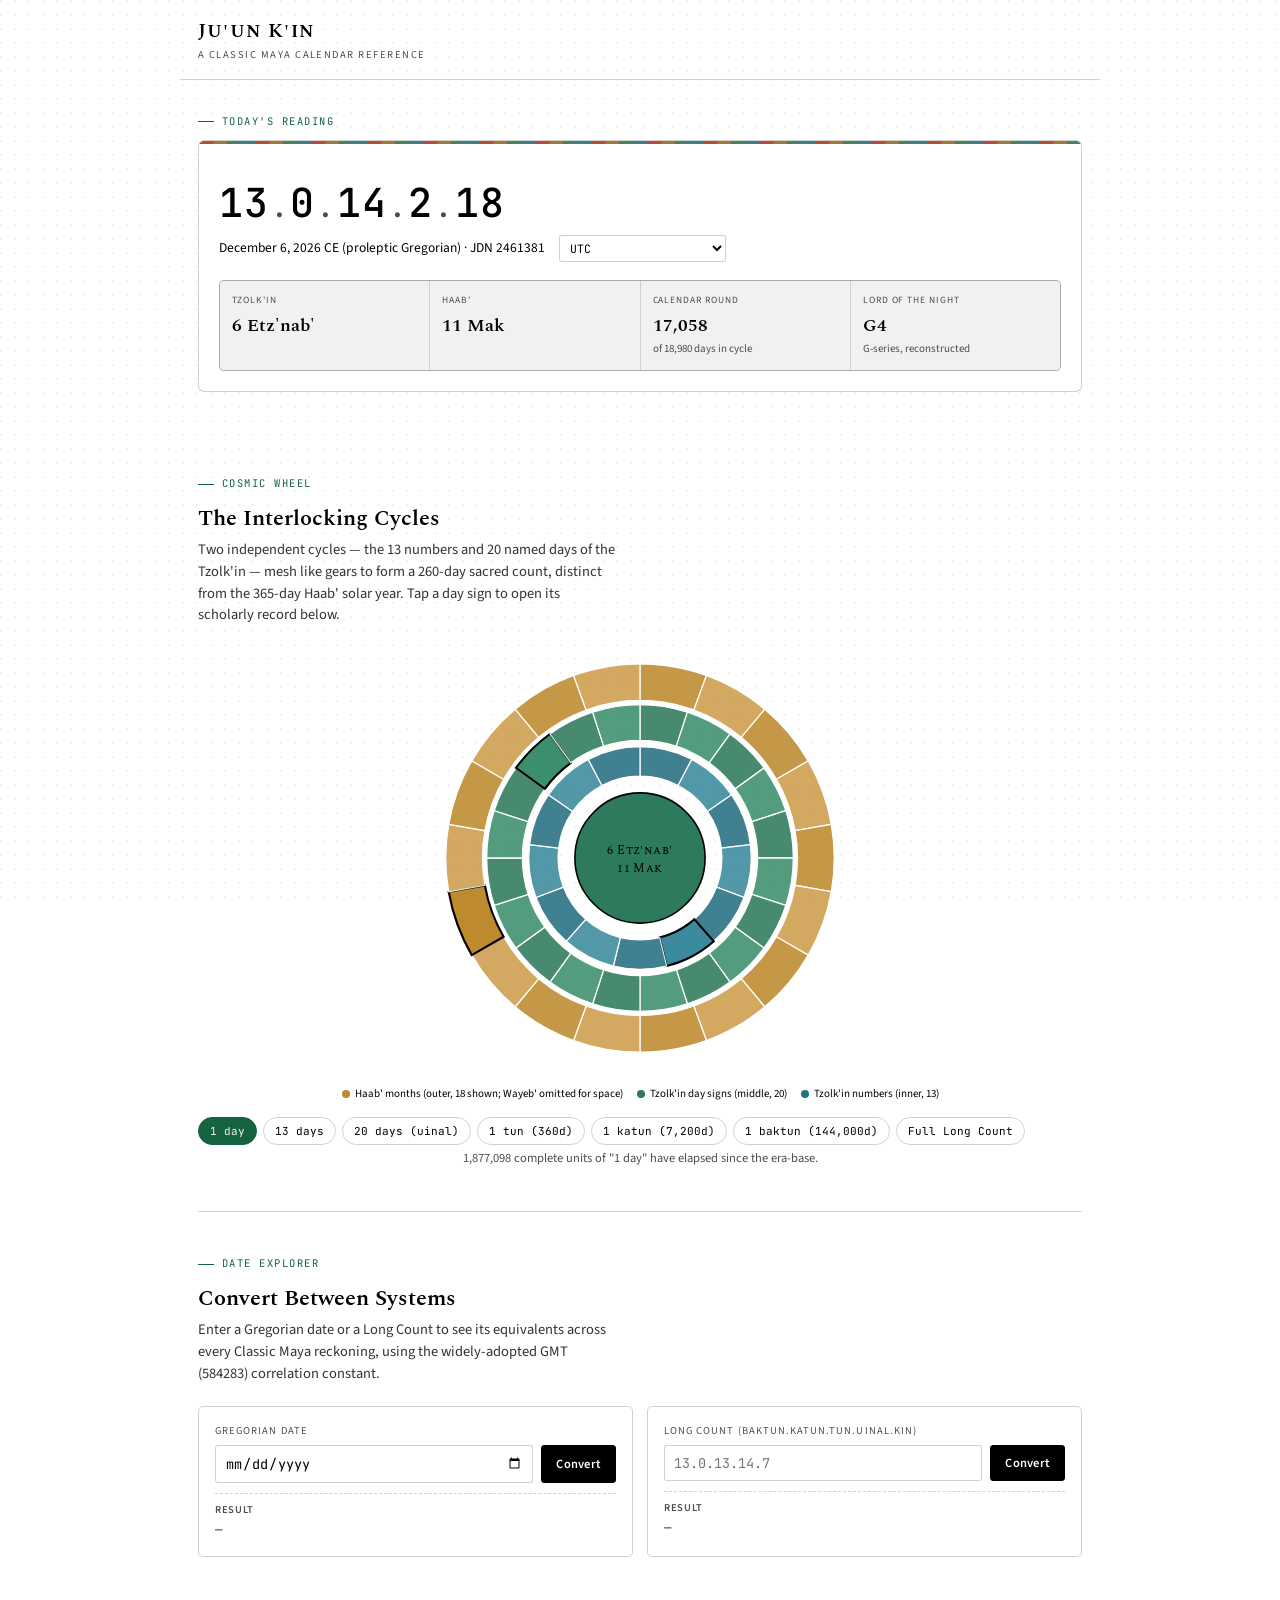
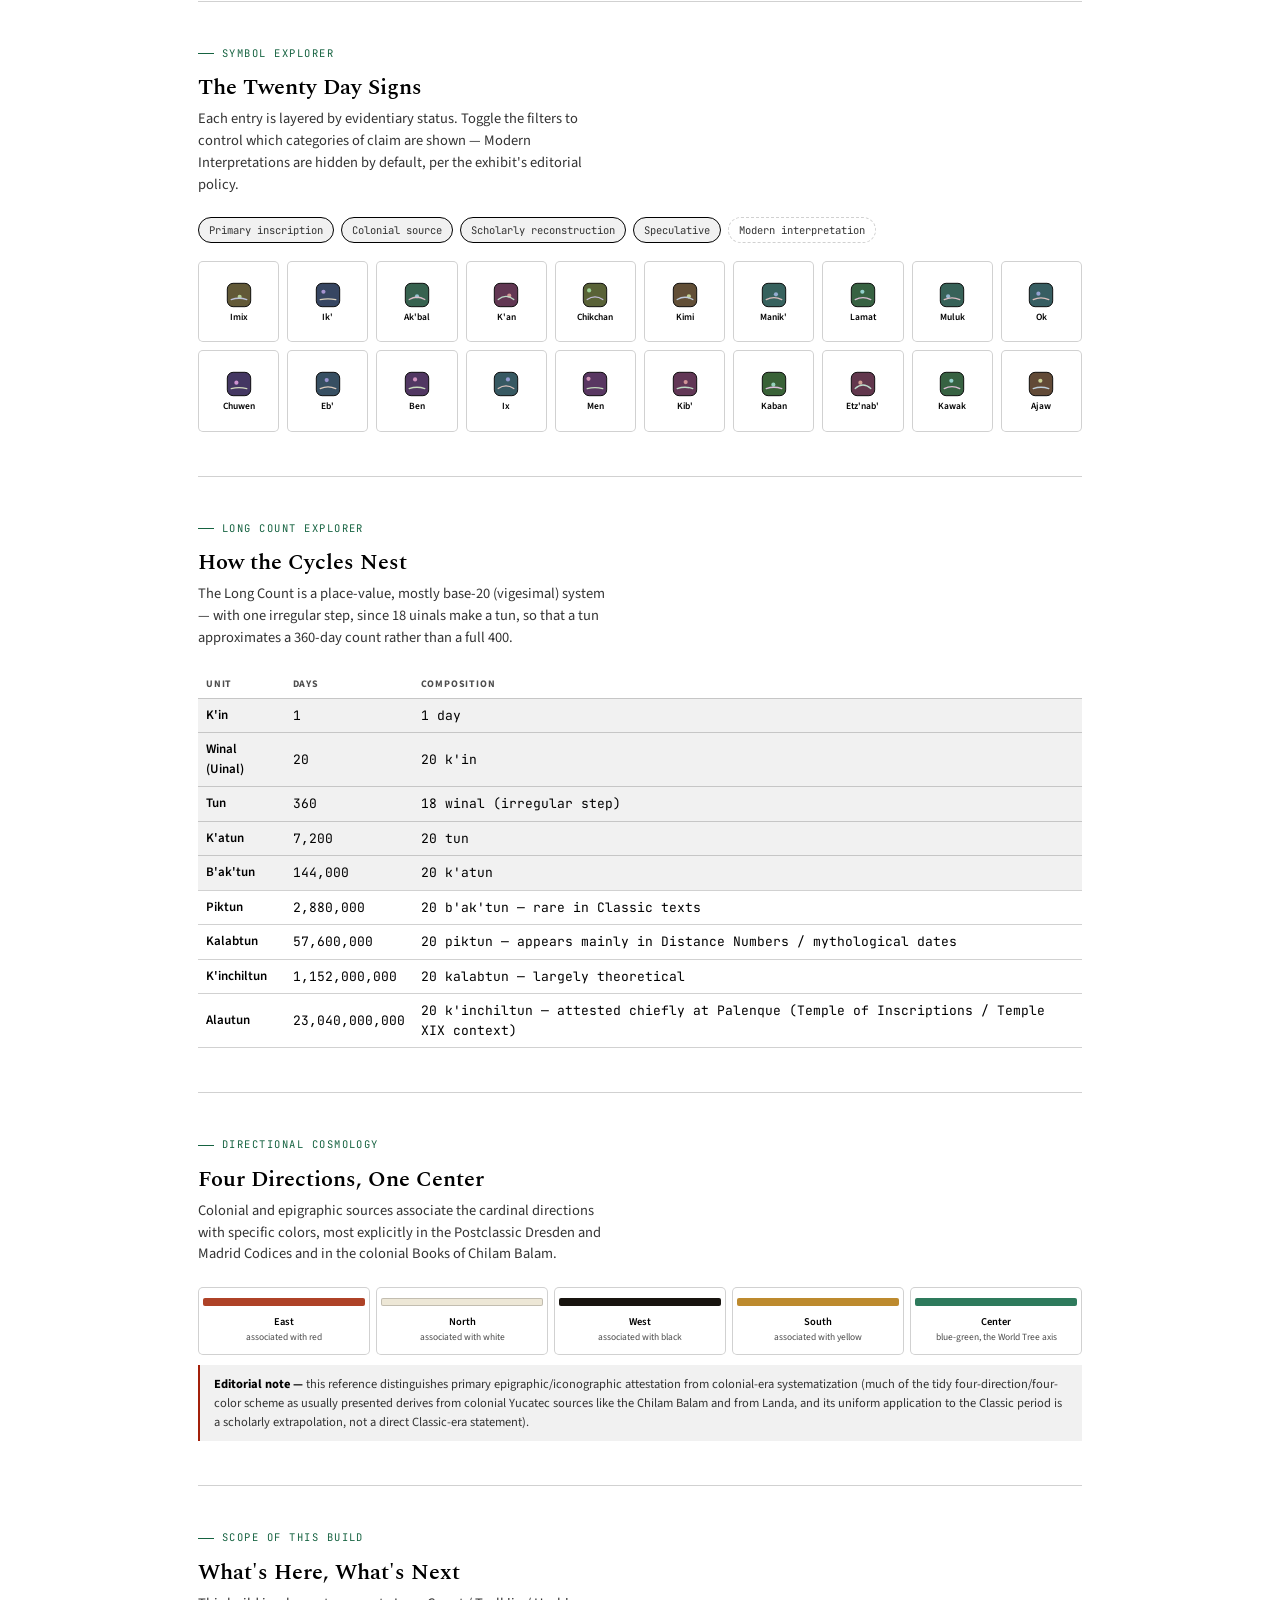
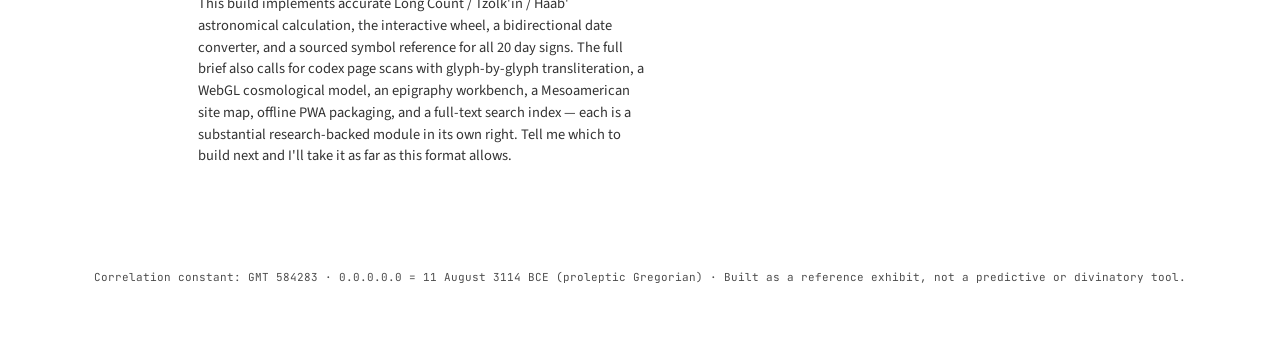
==== index.html @ 28701e31 "Update print statement from 'Hello' to 'Goodbye'" ====
<!DOCTYPE html>
<html lang="en">
<head>
<meta charset="UTF-8">
<meta name="viewport" content="width=device-width, initial-scale=1.0, viewport-fit=cover">
<meta name="color-scheme" content="light">
<title>Ju'un K'in — The Classic Maya Calendar</title>
<link rel="preconnect" href="https://fonts.googleapis.com">
<link href="https://fonts.googleapis.com/css2?family=Spectral:wght@400;500;600;700&family=Spectral+SC:wght@500;600&family=Source+Sans+3:wght@400;500;600&family=JetBrains+Mono:wght@400;500&display=swap" rel="stylesheet">
<style>
:root{
  --limestone:#FFFFFF;
  --limestone-dim:#F1F1F1;
  --limestone-line: rgba(0,0,0,0.18);
  --obsidian:#000000;
  --obsidian-soft:#111111;
  --jade:#166341;
  --jade-deep:#0E4A30;
  --cinnabar:#A3200A;
  --mayablue:#0B5C73;
  --ochre:#8A5A00;
  --ink:#000000;
  --muted:#333333;
  --muted-soft:#4D4D4D;
  --paper-shadow: none;
  --serif:'Spectral', Georgia, serif;
  --serif-sc:'Spectral SC', 'Spectral', serif;
  --sans:'Source Sans 3', system-ui, sans-serif;
  --mono:'JetBrains Mono', monospace;
  --r: 3px;
  color-scheme: light;
}
*{box-sizing:border-box; margin:0; padding:0;}
html{scroll-behavior:smooth; background:var(--limestone); color:var(--ink);}
body{
  background:var(--limestone);
  color:var(--ink);
  font-family:var(--sans);
  line-height:1.5;
  -webkit-font-smoothing:antialiased;
  transition:background .4s ease, color .4s ease;
  padding-bottom:60px;
}
::selection{ background:var(--ochre); color:var(--obsidian); }

/* texture */
body::before{
  content:"";
  position:fixed; inset:0; pointer-events:none; z-index:0;
  opacity:.05;
  background-image: radial-gradient(circle at 1px 1px, var(--ink) 1px, transparent 0);
  background-size: 14px 14px;
}

a{color:inherit;}
button{font-family:inherit;}

.wrap{ max-width:920px; margin:0 auto; padding:0 18px; position:relative; z-index:1;}

/* ---------- TOP BAR ---------- */
.topbar{
  display:flex; align-items:center; justify-content:space-between;
  padding:16px 18px; max-width:920px; margin:0 auto;
  border-bottom:1px solid var(--limestone-line);
  position:relative; z-index:2;
}
.brand{ display:flex; flex-direction:column; gap:1px;}
.brand .glyph-mark{
  font-family:var(--serif-sc); font-size:20px; letter-spacing:.06em; font-weight:600;
}
.brand .sub{ font-size:10.5px; letter-spacing:.14em; text-transform:uppercase; color:var(--muted-soft);}
.topctrls{ display:flex; gap:8px; align-items:center;}
.iconbtn{
  border:1px solid var(--limestone-line); background:transparent; color:var(--ink);
  width:36px; height:36px; border-radius:var(--r); cursor:pointer;
  display:flex; align-items:center; justify-content:center; font-size:15px;
  transition:.2s;
}
.iconbtn:hover{ background:var(--limestone-dim); }
.iconbtn:focus-visible, button:focus-visible, select:focus-visible, input:focus-visible, .daychip:focus-visible{
  outline:2px solid var(--ochre); outline-offset:2px;
}

/* ---------- SECTION LABELS ---------- */
.eyebrow{
  font-family:var(--mono); font-size:10.5px; letter-spacing:.14em; text-transform:uppercase;
  color:var(--jade); display:flex; align-items:center; gap:8px; margin-bottom:10px;
}

.eyebrow::before{ content:""; width:16px; height:1px; background:currentColor; display:inline-block;}
h2.title{
  font-family:var(--serif); font-weight:600; font-size:22px; margin-bottom:4px;
}
.section{ padding:44px 0; border-bottom:1px solid var(--limestone-line); }
.section p.lede{ max-width:60ch; color:var(--muted); font-size:14.5px; margin-bottom:22px;}

/* ---------- HERO / TODAY PANEL ---------- */
.hero{ padding:34px 0 40px; }
.today-card{
  border:1px solid var(--limestone-line);
  border-radius:6px;
  background: linear-gradient(180deg, rgba(255,255,255,0.35), rgba(255,255,255,0)) , var(--limestone-dim);
  box-shadow:var(--paper-shadow);
  padding:22px 20px 20px;
  position:relative;
  overflow:hidden;
}

.today-card::after{
  content:""; position:absolute; left:0; right:0; top:0; height:3px;
  background:repeating-linear-gradient(90deg, var(--cinnabar) 0 14px, var(--ochre) 14px 28px, var(--jade) 28px 42px, var(--mayablue) 42px 56px);
  opacity:.8;
}
.lc-display{
  font-family:var(--mono); font-size:clamp(26px,7vw,40px); letter-spacing:.02em; font-weight:500;
  margin:10px 0 2px;
}
.lc-display span{ color:var(--muted-soft); font-size:.7em; padding:0 2px;}
.gregorian-line{ font-size:13.5px; color:var(--muted); margin-bottom:18px; display:flex; flex-wrap:wrap; gap:6px 14px; align-items:center;}
.tz-select{
  font-family:var(--mono); font-size:11.5px; background:transparent; border:1px solid var(--limestone-line);
  border-radius:var(--r); padding:4px 6px; color:var(--ink);
}
.stat-grid{
  display:grid; grid-template-columns:repeat(2,1fr); gap:1px;
  background:var(--limestone-line); border:1px solid var(--limestone-line); border-radius:5px; overflow:hidden;
}
@media(min-width:640px){ .stat-grid{ grid-template-columns:repeat(4,1fr);} }
.stat{
  background:var(--limestone); padding:12px 12px 13px;
}

.stat .k{ font-size:9.5px; text-transform:uppercase; letter-spacing:.1em; color:var(--muted-soft); margin-bottom:5px;}
.stat .v{ font-family:var(--serif); font-size:18px; font-weight:600;}
.stat .v small{ font-family:var(--sans); font-size:11px; font-weight:400; color:var(--muted-soft); display:block; margin-top:2px;}

/* ---------- RING VISUALIZATION ---------- */
.ring-stage{
  display:flex; flex-direction:column; align-items:center; gap:18px;
}
.ring-svg-holder{ width:100%; max-width:420px; aspect-ratio:1/1; position:relative; margin:0 auto;}
svg.rings{ width:100%; height:100%; overflow:visible; }
.ring-seg{ cursor:pointer; transition:opacity .15s; }
.ring-seg:hover, .ring-seg.active{ filter:brightness(1.15); }
.ring-center-label{
  font-family:var(--serif-sc); font-size:11px; text-anchor:middle; fill:var(--ink); letter-spacing:.04em;
}
.ring-legend{
  display:flex; flex-wrap:wrap; gap:8px 14px; justify-content:center; font-size:11px; color:var(--muted);
}
.ring-legend .dot{ width:8px; height:8px; border-radius:50%; display:inline-block; margin-right:5px; vertical-align:middle;}

.scale-row{
  display:flex; gap:6px; overflow-x:auto; padding:14px 0 4px; -ms-overflow-style:none; scrollbar-width:none;
}
.scale-row::-webkit-scrollbar{ display:none; }
.scale-chip{
  flex:0 0 auto; font-family:var(--mono); font-size:11px; padding:6px 11px; border-radius:20px;
  border:1px solid var(--limestone-line); background:transparent; color:var(--ink); cursor:pointer; white-space:nowrap;
}
.scale-chip.active{ background:var(--jade); border-color:var(--jade); color:#F4F1E4; }
.scale-note{ font-size:12.5px; color:var(--muted); text-align:center; min-height:18px; }

/* ---------- DATE EXPLORER ---------- */
.explorer-grid{ display:grid; gap:14px; }
@media(min-width:640px){ .explorer-grid{ grid-template-columns:1fr 1fr; } }
.field-card{
  border:1px solid var(--limestone-line); border-radius:5px; padding:16px; background:var(--limestone-dim);
}
.field-card label{ font-size:10.5px; text-transform:uppercase; letter-spacing:.1em; color:var(--muted-soft); display:block; margin-bottom:6px;}
.field-row{ display:flex; gap:8px; margin-bottom:10px; flex-wrap:wrap;}
input[type=date], input[type=text], input[type=number]{
  font-family:var(--mono); font-size:13.5px; padding:8px 9px; border:1px solid var(--limestone-line);
  border-radius:var(--r); background:var(--limestone); color:var(--ink); flex:1; min-width:0;
}
.btn{
  font-family:var(--sans); font-size:12.5px; font-weight:600; letter-spacing:.02em;
  padding:8px 14px; border-radius:var(--r); border:1px solid var(--ink); background:var(--ink); color:var(--limestone);
  cursor:pointer; transition:.15s;
}
.btn:hover{ opacity:.85; }
.btn.ghost{ background:transparent; color:var(--ink); border-color:var(--limestone-line); }
.result-line{ font-family:var(--mono); font-size:12.5px; color:var(--muted); padding-top:8px; border-top:1px dashed var(--limestone-line); margin-top:8px;}
.result-line b{ font-family:var(--sans); font-weight:600; color:var(--muted-soft); font-size:10.5px; text-transform:uppercase; letter-spacing:.06em; display:block; margin-bottom:3px;}

/* ---------- SYMBOL EXPLORER ---------- */
.filter-row{ display:flex; flex-wrap:wrap; gap:7px; margin-bottom:18px; }
.filter-chip{
  font-family:var(--mono); font-size:10.5px; padding:5px 10px; border-radius:20px;
  border:1px solid var(--limestone-line); background:transparent; color:var(--muted); cursor:pointer;
}
.filter-chip.on{ opacity:1; background:var(--limestone-dim); border-color:var(--ink); }
.filter-chip.modern{ border-style:dashed; }

.sign-grid{
  display:grid; grid-template-columns:repeat(auto-fill,minmax(74px,1fr)); gap:8px;
}
.daychip{
  aspect-ratio:1/1; border:1px solid var(--limestone-line); border-radius:5px; background:var(--limestone-dim);
  display:flex; flex-direction:column; align-items:center; justify-content:center; cursor:pointer; gap:4px;
  transition:.15s;
}
.daychip:hover{ border-color:var(--ink); }
.daychip .g{ width:26px; height:26px; }
.daychip .n{ font-size:9.5px; font-family:var(--sans); font-weight:600; text-align:center; line-height:1.1; padding:0 2px;}

.detail-panel{
  margin-top:16px; border:1px solid var(--limestone-line); border-radius:6px; padding:18px;
  background:var(--limestone-dim); display:none;
}
.detail-panel.show{ display:block; }
.detail-head{ display:flex; gap:14px; align-items:center; margin-bottom:12px; }
.detail-head .g-big{ width:56px; height:56px; flex:0 0 auto; }
.detail-head h3{ font-family:var(--serif); font-size:19px; font-weight:600;}
.detail-head .m{ font-size:12px; color:var(--muted); font-style:italic;}
.tagline{ display:flex; gap:8px; margin-bottom:6px; }
.tag{
  font-family:var(--mono); font-size:9px; text-transform:uppercase; letter-spacing:.05em;
  padding:2px 6px; border-radius:3px; flex:0 0 auto; height:fit-content; margin-top:2px;
}
.tag.primary{ background:var(--jade); color:#fff; }
.tag.colonial{ background:var(--ochre); color:#241a05; }
.tag.reconstruction{ background:var(--mayablue); color:#fff; }
.tag.speculative{ background:transparent; border:1px dashed var(--cinnabar); color:var(--cinnabar); }
.tag.modern{ background:transparent; border:1px dashed currentColor; opacity:.7; }
.note-row{ display:flex; gap:8px; font-size:13px; margin-bottom:9px; align-items:flex-start; }
.note-row p{ color:var(--muted); }

/* ---------- LONG COUNT UNITS ---------- */
.units-table{ width:100%; border-collapse:collapse; font-size:13px; }
.units-table th{ text-align:left; font-size:10px; text-transform:uppercase; letter-spacing:.08em; color:var(--muted-soft); padding:6px 8px; border-bottom:1px solid var(--limestone-line);}
.units-table td{ padding:7px 8px; border-bottom:1px solid var(--limestone-line); font-family:var(--mono); }
.units-table td.name{ font-family:var(--sans); font-weight:600;}
.units-table tr.highlight td{ background:var(--limestone-dim); }

/* ---------- COSMOLOGY STRIP ---------- */
.dir-grid{ display:grid; grid-template-columns:repeat(5,1fr); gap:6px; text-align:center; }
.dir-cell{ border:1px solid var(--limestone-line); border-radius:5px; padding:10px 4px; background:var(--limestone-dim); }
.dir-cell .sw{ width:100%; height:8px; border-radius:2px; margin-bottom:8px; }
.dir-cell .lab{ font-size:10.5px; font-weight:600; }
.dir-cell .sub{ font-size:9.5px; color:var(--muted-soft); }

/* ---------- SCOPE NOTE / FOOTER ---------- */
.scope-note{
  font-size:12.5px; color:var(--muted); border-left:2px solid var(--cinnabar); padding:10px 14px; margin-top:10px;
  background:var(--limestone-dim);
}
footer{ padding:36px 18px 10px; text-align:center; font-size:11px; color:var(--muted-soft); font-family:var(--mono); }

/* Hard safety net: force readable black-on-white regardless of any
   OS/webview auto-dark filtering, forced-colors mode, or inherited state. */
html, body{ background:#FFFFFF !important; color:#000000 !important; }
.today-card, .field-card, .stat, .detail-panel, .daychip, .dir-cell{ background:#FFFFFF !important; }
.stat, .units-table tr.highlight td{ background:#F1F1F1 !important; }
p, span, div, li, td, th, label, small, b, h1, h2, h3, h4{ color:#000000; }
.brand .sub, .stat .k, .stat .v small, .field-card label, .result-line b,
.units-table th, .dir-cell .sub, footer, .scale-note{ color:#4D4D4D !important; }
.section p.lede, .gregorian-line, .result-line, .detail-head .m, .note-row p,
.scope-note, .ring-legend{ color:#333333 !important; }
input, select{ background:#FFFFFF !important; color:#000000 !important; }

</style>
</head>
<body data-mode="light">

<div class="topbar">
  <div class="brand">
    <span class="glyph-mark">Ju'un K'in</span>
    <span class="sub">A Classic Maya Calendar Reference</span>
  </div>
  <div class="topctrls"></div>
</div>

<main class="wrap">

  <!-- HERO -->
  <section class="hero">
    <div class="eyebrow">Today's reading</div>
    <div class="today-card">
      <div class="lc-display" id="lcDisplay">—</div>
      <div class="gregorian-line">
        <span id="gregLine">—</span>
        <select class="tz-select" id="tzSelect"></select>
      </div>
      <div class="stat-grid">
        <div class="stat"><div class="k">Tzolk'in</div><div class="v" id="statTzolkin">—</div></div>
        <div class="stat"><div class="k">Haab'</div><div class="v" id="statHaab">—</div></div>
        <div class="stat"><div class="k">Calendar Round</div><div class="v" id="statCR">—<small>full 52-tun cycle position</small></div></div>
        <div class="stat"><div class="k">Lord of the Night</div><div class="v" id="statLord">—<small>G-series, reconstructed</small></div></div>
      </div>
    </div>
  </section>

  <!-- RINGS -->
  <section class="section">
    <div class="eyebrow">Cosmic wheel</div>
    <h2 class="title">The Interlocking Cycles</h2>
    <p class="lede">Two independent cycles — the 13 numbers and 20 named days of the Tzolk'in — mesh like gears to form a 260-day sacred count, distinct from the 365-day Haab' solar year. Tap a day sign to open its scholarly record below.</p>

    <div class="ring-stage">
      <div class="ring-svg-holder">
        <svg class="rings" viewBox="0 0 400 400" id="ringSvg" role="img" aria-label="Interactive Tzolk'in and Haab wheel"></svg>
      </div>
      <div class="ring-legend" id="ringLegend"></div>
    </div>

    <div class="scale-row" id="scaleRow"></div>
    <div class="scale-note" id="scaleNote"></div>
  </section>

  <!-- DATE EXPLORER -->
  <section class="section">
    <div class="eyebrow">Date explorer</div>
    <h2 class="title">Convert Between Systems</h2>
    <p class="lede">Enter a Gregorian date or a Long Count to see its equivalents across every Classic Maya reckoning, using the widely-adopted GMT (584283) correlation constant.</p>

    <div class="explorer-grid">
      <div class="field-card">
        <label for="gregInput">Gregorian date</label>
        <div class="field-row">
          <input type="date" id="gregInput">
          <button class="btn" id="convertGreg">Convert</button>
        </div>
        <div class="result-line" id="gregResult"><b>Result</b>—</div>
      </div>
      <div class="field-card">
        <label for="lcInput">Long Count (baktun.katun.tun.uinal.kin)</label>
        <div class="field-row">
          <input type="text" id="lcInput" placeholder="13.0.13.14.7">
          <button class="btn" id="convertLC">Convert</button>
        </div>
        <div class="result-line" id="lcResult"><b>Result</b>—</div>
      </div>
    </div>
  </section>

  <!-- SYMBOL EXPLORER -->
  <section class="section">
    <div class="eyebrow">Symbol explorer</div>
    <h2 class="title">The Twenty Day Signs</h2>
    <p class="lede">Each entry is layered by evidentiary status. Toggle the filters to control which categories of claim are shown — Modern Interpretations are hidden by default, per the exhibit's editorial policy.</p>

    <div class="filter-row" id="filterRow"></div>
    <div class="sign-grid" id="signGrid"></div>
    <div class="detail-panel" id="detailPanel"></div>
  </section>

  <!-- LONG COUNT UNITS -->
  <section class="section">
    <div class="eyebrow">Long Count explorer</div>
    <h2 class="title">How the Cycles Nest</h2>
    <p class="lede">The Long Count is a place-value, mostly base-20 (vigesimal) system — with one irregular step, since 18 uinals make a tun, so that a tun approximates a 360-day count rather than a full 400.</p>
    <table class="units-table" id="unitsTable"></table>
  </section>

  <!-- COSMOLOGY -->
  <section class="section">
    <div class="eyebrow">Directional cosmology</div>
    <h2 class="title">Four Directions, One Center</h2>
    <p class="lede">Colonial and epigraphic sources associate the cardinal directions with specific colors, most explicitly in the Postclassic Dresden and Madrid Codices and in the colonial Books of Chilam Balam.</p>
    <div class="dir-grid" id="dirGrid"></div>
    <div class="scope-note">
      <b>Editorial note —</b> this reference distinguishes primary epigraphic/iconographic attestation from colonial-era systematization (much of the tidy four-direction/four-color scheme as usually presented derives from colonial Yucatec sources like the Chilam Balam and from Landa, and its uniform application to the Classic period is a scholarly extrapolation, not a direct Classic-era statement).
    </div>
  </section>

  <section class="section" style="border-bottom:none;">
    <div class="eyebrow">Scope of this build</div>
    <h2 class="title">What's Here, What's Next</h2>
    <p class="lede" style="max-width:64ch;">
      This build implements accurate Long Count / Tzolk'in / Haab' astronomical calculation, the interactive wheel, a bidirectional date converter, and a sourced symbol reference for all 20 day signs. The full brief also calls for codex page scans with glyph-by-glyph transliteration, a WebGL cosmological model, an epigraphy workbench, a Mesoamerican site map, offline PWA packaging, and a full-text search index — each is a substantial research-backed module in its own right. Tell me which to build next and I'll take it as far as this format allows.
    </p>
  </section>

</main>

<footer>Correlation constant: GMT 584283 · 0.0.0.0.0 = 11 August 3114 BCE (proleptic Gregorian) · Built as a reference exhibit, not a predictive or divinatory tool.</footer>

<script>
/* ============================================================
   CALENDAR MATH
   ============================================================ */
const CORRELATION = 584283; // GMT constant: 13.0.0.0.0 = 21 Dec 2012

function gregorianToJDN(y, m, d){
  const a = Math.floor((14 - m) / 12);
  const yy = y + 4800 - a;
  const mm = m + 12 * a - 3;
  return d + Math.floor((153*mm+2)/5) + 365*yy + Math.floor(yy/4) - Math.floor(yy/100) + Math.floor(yy/400) - 32045;
}
function jdnToGregorian(jdn){
  let a = jdn + 32044;
  let b = Math.floor((4*a+3)/146097);
  let c = a - Math.floor((146097*b)/4);
  let dd = Math.floor((4*c+3)/1461);
  let e = c - Math.floor((1461*dd)/4);
  let m = Math.floor((5*e+2)/153);
  const day = e - Math.floor((153*m+2)/5) + 1;
  const month = m + 3 - 12*Math.floor(m/10);
  const year = 100*b + dd - 4800 + Math.floor(m/10);
  return {y:year, m:month, d:day};
}

const DAY_SIGNS = ["Imix","Ik'","Ak'bal","K'an","Chikchan","Kimi","Manik'","Lamat","Muluk","Ok",
                   "Chuwen","Eb'","Ben","Ix","Men","Kib'","Kaban","Etz'nab'","Kawak","Ajaw"];
const HAAB_MONTHS = ["Pop","Wo'","Sip","Sotz'","Sek","Xul","Yaxk'in","Mol","Ch'en","Yax",
                     "Sak'","Keh","Mak","K'ank'in","Muwan","Pax","K'ayab","Kumk'u"];
const LORDS = ["G1","G2","G3","G4","G5","G6","G7","G8","G9"];

function longCountFromTotal(total){
  let rem = total;
  const baktun = Math.floor(rem/144000); rem -= baktun*144000;
  const katun = Math.floor(rem/7200); rem -= katun*7200;
  const tun = Math.floor(rem/360); rem -= tun*360;
  const uinal = Math.floor(rem/20); rem -= uinal*20;
  const kin = rem;
  return {baktun,katun,tun,uinal,kin};
}
function totalFromLongCount(b,ka,t,u,ki){
  return b*144000 + ka*7200 + t*360 + u*20 + ki;
}
function tzolkinFromTotal(total){
  const num = (((total + 3) % 13) + 13) % 13 + 1;
  const signIdx = (((total + 19) % 20) + 20) % 20;
  return {num, sign: DAY_SIGNS[signIdx]};
}
function haabFromTotal(total){
  const doy = (((total + 348) % 365) + 365) % 365;
  if (doy < 360){
    const month = Math.floor(doy/20);
    const day = doy - month*20;
    return {day, month: HAAB_MONTHS[month]};
  } else {
    return {day: doy-360, month:"Wayeb'"};
  }
}
function lordFromTotal(total){
  // Reconstructed sequence; convention: 0.0.0.0.0 aligned to G9. Debated among specialists.
  const idx = (((total + 8) % 9) + 9) % 9;
  return LORDS[idx];
}
function calendarRoundPosition(total){
  // Position within the 18,980-day (52 Haab') Calendar Round cycle
  return (((total % 18980)+18980)%18980);
}

function fullReading(total){
  const lc = longCountFromTotal(total);
  const tz = tzolkinFromTotal(total);
  const hb = haabFromTotal(total);
  const lord = lordFromTotal(total);
  const crPos = calendarRoundPosition(total);
  return {lc, tz, hb, lord, crPos, total};
}

/* ============================================================
   STATE / CLOCK
   ============================================================ */
const MONTH_NAMES_G = ["January","February","March","April","May","June","July","August","September","October","November","December"];

function jdnForTimezoneNow(tz){
  const now = new Date();
  const fmt = new Intl.DateTimeFormat('en-CA', {timeZone: tz, year:'numeric', month:'2-digit', day:'2-digit'});
  const parts = fmt.formatToParts(now).reduce((o,p)=>{o[p.type]=p.value; return o;},{});
  return {jdn: gregorianToJDN(+parts.year, +parts.month, +parts.day), y:+parts.year, m:+parts.month, d:+parts.day};
}

function populateTZ(){
  const sel = document.getElementById('tzSelect');
  const zones = ["Pacific/Honolulu","America/Los_Angeles","America/Denver","America/Chicago","America/New_York",
                 "America/Mexico_City","UTC","Europe/London","Europe/Berlin","Europe/Moscow","Asia/Kolkata","Asia/Tokyo","Australia/Sydney"];
  let userTz = 'UTC';
  try{ userTz = Intl.DateTimeFormat().resolvedOptions().timeZone; }catch(e){}
  if (!zones.includes(userTz)) zones.unshift(userTz);
  sel.innerHTML = zones.map(z=>`<option value="${z}" ${z===userTz?'selected':''}>${z.replace('_',' ')}</option>`).join('');
  sel.addEventListener('change', renderToday);
}

function renderToday(){
  const tz = document.getElementById('tzSelect').value;
  const {jdn, y, m, d} = jdnForTimezoneNow(tz);
  const total = jdn - CORRELATION;
  const r = fullReading(total);

  document.getElementById('lcDisplay').innerHTML =
    `${r.lc.baktun}<span>.</span>${r.lc.katun}<span>.</span>${r.lc.tun}<span>.</span>${r.lc.uinal}<span>.</span>${r.lc.kin}`;
  document.getElementById('gregLine').textContent = `${MONTH_NAMES_G[m-1]} ${d}, ${y} CE (proleptic Gregorian) · JDN ${jdn}`;
  document.getElementById('statTzolkin').innerHTML = `${r.tz.num} ${r.tz.sign}`;
  document.getElementById('statHaab').innerHTML = `${r.hb.day} ${r.hb.month}`;
  document.getElementById('statCR').innerHTML = `${r.crPos.toLocaleString()}<small>of 18,980 days in cycle</small>`;
  document.getElementById('statLord').innerHTML = `${r.lord}<small>G-series, reconstructed</small>`;

  drawRings(r);
  updateScaleNote(r);
}

/* ============================================================
   RING VISUALIZATION
   ============================================================ */
const DIRECTIONS = [
  {name:"East", color:"#AE4227", note:"associated with red"},
  {name:"North", color:"#EDE7D6", note:"associated with white", border:true},
  {name:"West", color:"#18140F", note:"associated with black"},
  {name:"South", color:"#BD8A2E", note:"associated with yellow"},
  {name:"Center", color:"#2E7A5C", note:"blue-green, the World Tree axis"}
];

function polar(cx,cy,r,angDeg){
  const a = (angDeg-90) * Math.PI/180;
  return [cx + r*Math.cos(a), cy + r*Math.sin(a)];
}
function arcPath(cx,cy,rInner,rOuter,a0,a1){
  const [x0,y0] = polar(cx,cy,rOuter,a0);
  const [x1,y1] = polar(cx,cy,rOuter,a1);
  const [x2,y2] = polar(cx,cy,rInner,a1);
  const [x3,y3] = polar(cx,cy,rInner,a0);
  const large = (a1-a0) > 180 ? 1 : 0;
  return `M${x0},${y0} A${rOuter},${rOuter} 0 ${large} 1 ${x1},${y1} L${x2},${y2} A${rInner},${rInner} 0 ${large} 0 ${x3},${y3} Z`;
}

function ringColor(i,n,scheme){
  const palettes = {
    jade:["#2E7A5C","#3C8F6C"], ochre:["#BD8A2E","#CD9E4C"], blue:["#276F82","#3C8A9E"], cinnab:["#AE4227","#C05A3D"]
  };
  const p = palettes[scheme];
  return p[i%2];
}

let currentReading = null;
function drawRings(r){
  currentReading = r;
  const svg = document.getElementById('ringSvg');
  svg.innerHTML = "";
  const cx=200, cy=200;
  const ns = "http://www.w3.org/2000/svg";

  // Ring radii
  const rings = [
    {rIn:150, rOut:185, n:18, scheme:'ochre', kind:'haab', labels: HAAB_MONTHS},
    {rIn:112, rOut:146, n:20, scheme:'jade', kind:'sign', labels: DAY_SIGNS},
    {rIn:78,  rOut:106, n:13, scheme:'blue', kind:'num', labels: Array.from({length:13},(_,i)=>i+1)},
  ];

  rings.forEach(ring=>{
    const step = 360/ring.n;
    for(let i=0;i<ring.n;i++){
      const a0 = i*step, a1=(i+1)*step;
      const path = document.createElementNS(ns,'path');
      path.setAttribute('d', arcPath(cx,cy,ring.rIn,ring.rOut,a0,a1));
      path.setAttribute('fill', ringColor(i,ring.n,ring.scheme));
      path.setAttribute('stroke', 'var(--limestone)');
      path.setAttribute('stroke-width','1.2');
      path.setAttribute('class','ring-seg');
      path.setAttribute('opacity','0.88');

      // highlight current
      let isCurrent=false;
      if(ring.kind==='haab' && ring.labels[i]===r.hb.month) isCurrent=true;
      if(ring.kind==='sign' && ring.labels[i]===r.tz.sign) isCurrent=true;
      if(ring.kind==='num' && ring.labels[i]===r.tz.num) isCurrent=true;
      if(isCurrent){ path.setAttribute('opacity','1'); path.setAttribute('stroke','var(--ink)'); path.setAttribute('stroke-width','2'); }

      if(ring.kind==='sign'){
        path.style.cursor='pointer';
        path.addEventListener('click', ()=> openSignDetail(ring.labels[i]));
        const title = document.createElementNS(ns,'title');
        title.textContent = ring.labels[i];
        path.appendChild(title);
      } else {
        const title = document.createElementNS(ns,'title');
        title.textContent = String(ring.labels[i]);
        path.appendChild(title);
      }
      svg.appendChild(path);
    }
  });

  // center direction pentagon-ish core
  const core = document.createElementNS(ns,'circle');
  core.setAttribute('cx',cx); core.setAttribute('cy',cy); core.setAttribute('r',62);
  core.setAttribute('fill','#2E7A5C'); core.setAttribute('stroke','var(--ink)'); core.setAttribute('stroke-width','1.5');
  svg.appendChild(core);
  const label1 = document.createElementNS(ns,'text');
  label1.setAttribute('x',cx); label1.setAttribute('y',cy-4); label1.setAttribute('class','ring-center-label');
  label1.setAttribute('fill', '#EDE7D6');
  label1.textContent = r.tz.num+" "+r.tz.sign;
  svg.appendChild(label1);
  const label2 = document.createElementNS(ns,'text');
  label2.setAttribute('x',cx); label2.setAttribute('y',cy+13); label2.setAttribute('class','ring-center-label');
  label2.setAttribute('fill', '#EDE7D6'); label2.setAttribute('font-size','9');
  label2.textContent = r.hb.day+" "+r.hb.month;
  svg.appendChild(label2);

  document.getElementById('ringLegend').innerHTML = `
    <span><span class="dot" style="background:#BD8A2E"></span>Haab' months (outer, 18 shown; Wayeb' omitted for space)</span>
    <span><span class="dot" style="background:#2E7A5C"></span>Tzolk'in day signs (middle, 20)</span>
    <span><span class="dot" style="background:#276F82"></span>Tzolk'in numbers (inner, 13)</span>
  `;
}

/* Scale control */
const SCALES = [
  {label:"1 day", unit:1},
  {label:"13 days", unit:13},
  {label:"20 days (uinal)", unit:20},
  {label:"1 tun (360d)", unit:360},
  {label:"1 katun (7,200d)", unit:7200},
  {label:"1 baktun (144,000d)", unit:144000},
  {label:"Full Long Count", unit:'full'},
];
let activeScale = 0;
function buildScaleRow(){
  const row = document.getElementById('scaleRow');
  row.innerHTML = SCALES.map((s,i)=>`<button class="scale-chip ${i===0?'active':''}" data-i="${i}">${s.label}</button>`).join('');
  row.querySelectorAll('.scale-chip').forEach(btn=>{
    btn.addEventListener('click', ()=>{
      row.querySelectorAll('.scale-chip').forEach(b=>b.classList.remove('active'));
      btn.classList.add('active');
      activeScale = +btn.dataset.i;
      updateScaleNote(currentReading);
    });
  });
}
function updateScaleNote(r){
  if(!r) return;
  const s = SCALES[activeScale];
  const note = document.getElementById('scaleNote');
  if(s.unit==='full'){
    note.textContent = `${r.total.toLocaleString()} total days have elapsed since the Long Count era-base (0.0.0.0.0).`;
  } else {
    const count = Math.floor(r.total / s.unit);
    note.textContent = `${count.toLocaleString()} complete units of "${s.label}" have elapsed since the era-base.`;
  }
}

/* ============================================================
   DATE EXPLORER
   ============================================================ */
document.getElementById('convertGreg').addEventListener('click', ()=>{
  const val = document.getElementById('gregInput').value;
  if(!val) return;
  const [y,m,d] = val.split('-').map(Number);
  const jdn = gregorianToJDN(y,m,d);
  const total = jdn - CORRELATION;
  const r = fullReading(total);
  document.getElementById('gregResult').innerHTML =
    `<b>Result</b>Long Count ${r.lc.baktun}.${r.lc.katun}.${r.lc.tun}.${r.lc.uinal}.${r.lc.kin} · ${r.tz.num} ${r.tz.sign} · ${r.hb.day} ${r.hb.month} · JDN ${jdn}`;
});

document.getElementById('convertLC').addEventListener('click', ()=>{
  const val = document.getElementById('lcInput').value.trim();
  const parts = val.split('.').map(Number);
  if(parts.length!==5 || parts.some(isNaN)){
    document.getElementById('lcResult').innerHTML = `<b>Result</b>Enter five dot-separated integers, e.g. 13.0.13.14.7`;
    return;
  }
  const total = totalFromLongCount(...parts);
  const jdn = total + CORRELATION;
  const g = jdnToGregorian(jdn);
  const r = fullReading(total);
  document.getElementById('lcResult').innerHTML =
    `<b>Result</b>${MONTH_NAMES_G[g.m-1]} ${g.d}, ${g.y} ${g.y<0?'BCE':'CE'} (proleptic Gregorian) · ${r.tz.num} ${r.tz.sign} · ${r.hb.day} ${r.hb.month} · JDN ${jdn}`;
});

/* ============================================================
   SYMBOL EXPLORER DATA
   ============================================================ */
const SIGN_DATA = {
  "Imix'": null // placeholder guard
};
const SIGN_INFO = {
  "Imix": {
    meaning:"Waterlily / the primordial sea",
    notes:[
      {tag:'primary', text:"Appears constantly as a Tzolk'in day-name glyph in Classic monumental Initial Series and Calendar Round dates across the lowlands."},
      {tag:'reconstruction', text:"Read phonetically as IMIX / IMIY by most epigraphers, linked iconographically to the waterlily monster and the surface of the primordial sea."},
      {tag:'speculative', text:"A connection to a specific 'earth-crocodile' cosmogonic narrative is argued by some scholars but not textually explicit in Classic sources."}
    ],
    modern:"In 20th-century Yucatec day-keeping traditions, Imix is often glossed as a day of nurturing and abundance."
  },
  "Ik'": {
    meaning:"Wind / breath",
    notes:[
      {tag:'primary', text:"The IK' sign, a stylized T-shaped 'wind' glyph, is one of the most iconographically consistent day signs across regions and periods."},
      {tag:'reconstruction', text:"Widely read as IK', cognate with the word for wind/breath/spirit in Mayan languages; the T-shape recurs in architecture (wind-holes) and censer iconography."},
    ],
    modern:"Frequently associated in living Maya calendrics with breath, life-force, and communication."
  },
  "Ak'bal": {
    meaning:"Night / darkness",
    notes:[
      {tag:'primary', text:"The sign shows a distinctive shaded/cross-hatched cartouche interpreted as darkness; frequent in Calendar Round dates on stelae."},
      {tag:'reconstruction', text:"Read AK'AB or AK'B'AL ('night, darkness') by most epigraphers, based on substitution patterns and phonetic complements."},
      {tag:'speculative', text:"Association with the interior of caves and the underworld is argued from iconographic context rather than stated directly."}
    ],
    modern:"Modern practitioners sometimes gloss it as a day for introspection tied to night and the unconscious."
  },
  "K'an": {
    meaning:"Maize seed / yellow / ripeness",
    notes:[
      {tag:'primary', text:"The sign, resembling a perforated bead or kernel, occurs regularly as a day name and separately as the color/word K'AN ('yellow, precious')."},
      {tag:'reconstruction', text:"Read K'AN; scholars link the day sign to young maize and abundance based on its visual similarity to maize kernel glyphs."},
    ],
    modern:"Often associated today with germination, new beginnings, and prosperity in popular calendar guides."
  },
  "Chikchan": {
    meaning:"Celestial serpent",
    notes:[
      {tag:'primary', text:"Appears as a day-name glyph, typically with a scaled or reptilian infix."},
      {tag:'reconstruction', text:"Read CHIK-CHAN, connected to serpent imagery, though the exact underlying word and its full semantic range remain debated among epigraphers."},
      {tag:'speculative', text:"Ties to specific sky-serpent deities (e.g. celestial vision-serpents on stelae) are argued by iconographers but not glyphically labeled as 'Chikchan' in every case."}
    ]
  },
  "Kimi": {
    meaning:"Death",
    notes:[
      {tag:'primary', text:"The sign often shows a stylized skull or 'closed eye' motif; frequently paired in the corpus with death-god iconography."},
      {tag:'reconstruction', text:"Read CHAM / KIMI (regional variants) meaning 'death'; the Classic-period reading is debated between Cham and Kimi forms depending on language affiliation."},
    ]
  },
  "Manik'": {
    meaning:"Deer (hand grasping, per some readings)",
    notes:[
      {tag:'primary', text:"The glyph shows a hand-like form and is a common day sign in monumental Calendar Round dates."},
      {tag:'reconstruction', text:"Colonial Yucatec sources give MANIK' as the day name; some epigraphers propose the Classic reading may differ (e.g. connected to CHIJ, 'deer'), a point of active discussion, not settled consensus."},
    ],
    modern:"Popular sources often render this simply as 'Deer' and associate it with the hunt."
  },
  "Lamat": {
    meaning:"Venus / star",
    notes:[
      {tag:'primary', text:"The sign, sometimes shown with a four-part or 'star' motif, recurs both as a day name and within Venus-related iconography and codical tables."},
      {tag:'reconstruction', text:"Read LAMAT in colonial sources; its association with Venus is supported by the star glyph's broader use for 'ek'/Venus references, though the day-sign reading itself is a colonial-era label projected onto Classic forms."},
    ]
  },
  "Muluk": {
    meaning:"Water / jade (proposed)",
    notes:[
      {tag:'primary', text:"Appears regularly as a day-name sign, sometimes shown with a jade-bead or water motif."},
      {tag:'reconstruction', text:"Read MULUK per colonial sources; the underlying Classic-period reading and semantic range remain less firmly settled than better-attested signs."},
      {tag:'speculative', text:"Specific associations with rain deities are argued from context rather than direct textual statement."}
    ]
  },
  "Ok": {
    meaning:"Dog",
    notes:[
      {tag:'primary', text:"A day-name sign occurring throughout the monumental corpus."},
      {tag:'colonial', text:"Colonial Yucatec sources (e.g. Landa's account, the Books of Chilam Balam) give OK as 'dog' and associate it with the underworld guide role dogs play in Mesoamerican belief generally."},
      {tag:'speculative', text:"Direct Classic-period textual confirmation of a psychopomp/underworld-guide role specifically tied to this day sign (versus dog imagery generally) is limited."}
    ]
  },
  "Chuwen": {
    meaning:"Howler monkey / artisan",
    notes:[
      {tag:'primary', text:"Day-name sign; the associated word CHUWEN also functions in Classic texts as a title/term connected to craftsmanship and scribal or artisanal roles."},
      {tag:'reconstruction', text:"Epigraphers connect this to howler-monkey iconography, which elsewhere in the corpus (e.g. on painted ceramics) is closely tied to scribes and artists."},
    ]
  },
  "Eb'": {
    meaning:"Grass / point (disputed etymology)",
    notes:[
      {tag:'primary', text:"Regular day-name sign in the corpus."},
      {tag:'colonial', text:"Colonial Yucatec sources give EB' as the day name; the semantic meaning of the root is debated and not fully resolved."},
    ]
  },
  "Ben": {
    meaning:"Reed / maize sprout (proposed)",
    notes:[
      {tag:'primary', text:"Regular day-name sign, often shown as a simple vertical element."},
      {tag:'colonial', text:"Colonial sources record the name BEN; Classic-period phonetic substitutions for this sign are comparatively sparse, so the underlying Classic word is less securely established than for many other signs."},
    ]
  },
  "Ix": {
    meaning:"Jaguar",
    notes:[
      {tag:'primary', text:"Day-name sign, often bearing a jaguar-pelt or spotted motif; also appears as a common noun/adjective element (IX/IXIK) in other contexts."},
      {tag:'reconstruction', text:"Read IX or HIX by different epigraphers depending on regional orthography; jaguar associations are well supported by both text and iconography."},
    ]
  },
  "Men": {
    meaning:"Eagle / moon (associations proposed)",
    notes:[
      {tag:'primary', text:"Day-name sign, sometimes shown with an avian or aged-face motif."},
      {tag:'colonial', text:"Colonial sources associate this day with old age and, in some ethnohistoric material, with the moon goddess; the Classic-period evidence for these associations is comparatively indirect."},
    ]
  },
  "Kib'": {
    meaning:"Wax / candle-adjacent term (contested)",
    notes:[
      {tag:'primary', text:"Day-name sign, occurring regularly in Calendar Round dates."},
      {tag:'colonial', text:"Colonial sources record the name KIB'; associations with wax, wasps, or offerings vary across sources and are not uniformly agreed upon."},
    ]
  },
  "Kaban": {
    meaning:"Earth / earthquake (proposed)",
    notes:[
      {tag:'primary', text:"Day-name sign, sometimes shown with a spiral or 'cross-in-square' earth motif also seen in other earth-related glyphs."},
      {tag:'reconstruction', text:"Connected by epigraphers to CHAB'/KAB, terms bearing on 'earth', based on shared iconographic elements with other earth-referencing signs."},
    ]
  },
  "Etz'nab'": {
    meaning:"Flint / obsidian blade",
    notes:[
      {tag:'primary', text:"Day-name sign, typically depicted with a flint/blade outline consistent with flint-knife glyphs used elsewhere for sacrificial and ritual implements."},
      {tag:'colonial', text:"Colonial sources record the name and its association with flint knives, consistent with the visual form."},
    ]
  },
  "Kawak": {
    meaning:"Storm / rain",
    notes:[
      {tag:'primary', text:"Day-name sign, often shown with a distinctive cross-hatched or 'stone' texture also used in Classic 'witz' (mountain) and storm-related iconography."},
      {tag:'reconstruction', text:"Associations with storms and the rain deity Chaak are broadly supported by shared iconographic conventions, though the day sign's precise etymology is debated."},
    ]
  },
  "Ajaw": {
    meaning:"Lord / ruler",
    notes:[
      {tag:'primary', text:"One of the best-attested signs in the entire script: AJAW is both a day name and the primary Classic-period royal title, appearing thousands of times in the monumental corpus."},
      {tag:'reconstruction', text:"Securely read AJAW ('lord, ruler'); Period Ending dates are frequently anchored to days named Ajaw, giving this sign outsized importance in the Long Count system."},
    ]
  }
};

/* ============================================================
   RENDER SYMBOL EXPLORER
   ============================================================ */
const FILTERS = [
  {key:'primary', label:'Primary inscription'},
  {key:'colonial', label:'Colonial source'},
  {key:'reconstruction', label:'Scholarly reconstruction'},
  {key:'speculative', label:'Speculative'},
  {key:'modern', label:'Modern interpretation', modern:true, offByDefault:true},
];
let activeFilters = new Set(FILTERS.filter(f=>!f.offByDefault).map(f=>f.key));

function buildFilterRow(){
  const row = document.getElementById('filterRow');
  row.innerHTML = FILTERS.map(f=>
    `<button class="filter-chip ${f.modern?'modern':''} ${activeFilters.has(f.key)?'on':''}" data-k="${f.key}">${f.label}</button>`
  ).join('');
  row.querySelectorAll('.filter-chip').forEach(btn=>{
    btn.addEventListener('click', ()=>{
      const k = btn.dataset.k;
      if(activeFilters.has(k)) activeFilters.delete(k); else activeFilters.add(k);
      btn.classList.toggle('on');
      if(currentOpenSign) openSignDetail(currentOpenSign);
    });
  });
}

function miniGlyph(name, big){
  // Abstract geometric stand-in for an authentic glyph font, styled after carved-stone cartouches.
  const hash = [...name].reduce((a,c)=>a+c.charCodeAt(0),0);
  const hue = hash % 360;
  return `<svg viewBox="0 0 40 40" width="100%" height="100%">
    <rect x="2" y="2" width="36" height="36" rx="9" fill="hsl(${hue},28%,${big?'32':'30'}%)" stroke="var(--ink)" stroke-width="1.4"/>
    <circle cx="${10+(hash%18)}" cy="${12+(hash%12)}" r="3.2" fill="hsl(${(hue+40)%360},40%,70%)"/>
    <path d="M8 27 Q20 ${16+(hash%10)} 32 27" stroke="hsl(${(hue+180)%360},30%,80%)" stroke-width="2" fill="none" stroke-linecap="round"/>
  </svg>`;
}

function buildSignGrid(){
  const grid = document.getElementById('signGrid');
  grid.innerHTML = DAY_SIGNS.map(name=>`
    <button class="daychip" data-name="${name}" aria-label="${name}">
      <span class="g">${miniGlyph(name,false)}</span>
      <span class="n">${name}</span>
    </button>
  `).join('');
  grid.querySelectorAll('.daychip').forEach(el=>{
    el.addEventListener('click', ()=> openSignDetail(el.dataset.name));
  });
}

let currentOpenSign = null;
function openSignDetail(name){
  currentOpenSign = name;
  const info = SIGN_INFO[name];
  const panel = document.getElementById('detailPanel');
  if(!info){ panel.classList.remove('show'); return; }
  const notesHtml = info.notes.filter(n=>activeFilters.has(n.tag)).map(n=>`
    <div class="note-row"><span class="tag ${n.tag}">${FILTERS.find(f=>f.key===n.tag).label}</span><p>${n.text}</p></div>
  `).join('');
  const modernHtml = (info.modern && activeFilters.has('modern')) ? `
    <div class="note-row"><span class="tag modern">Modern interpretation</span><p>${info.modern}</p></div>
  ` : '';
  panel.innerHTML = `
    <div class="detail-head">
      <span class="g-big">${miniGlyph(name,true)}</span>
      <div><h3>${name}</h3><div class="m">${info.meaning}</div></div>
    </div>
    ${notesHtml || '<p style="color:var(--muted-soft);font-size:13px;">No entries match the current filter selection.</p>'}
    ${modernHtml}
  `;
  panel.classList.add('show');
  panel.scrollIntoView({behavior:'smooth', block:'nearest'});
}

/* ============================================================
   LONG COUNT UNITS TABLE
   ============================================================ */
const UNITS = [
  {name:'K\'in', days:1, note:'1 day'},
  {name:'Winal (Uinal)', days:20, note:'20 k\'in'},
  {name:'Tun', days:360, note:'18 winal (irregular step)'},
  {name:'K\'atun', days:7200, note:'20 tun'},
  {name:'B\'ak\'tun', days:144000, note:'20 k\'atun'},
  {name:'Piktun', days:2880000, note:'20 b\'ak\'tun — rare in Classic texts'},
  {name:'Kalabtun', days:57600000, note:'20 piktun — appears mainly in Distance Numbers / mythological dates'},
  {name:'K\'inchiltun', days:1152000000, note:'20 kalabtun — largely theoretical'},
  {name:'Alautun', days:23040000000, note:'20 k\'inchiltun — attested chiefly at Palenque (Temple of Inscriptions / Temple XIX context)'},
];
function buildUnitsTable(){
  const t = document.getElementById('unitsTable');
  t.innerHTML = `<thead><tr><th>Unit</th><th>Days</th><th>Composition</th></tr></thead>
  <tbody>${UNITS.map((u,i)=>`<tr class="${i<5?'highlight':''}"><td class="name">${u.name}</td><td>${u.days.toLocaleString()}</td><td>${u.note}</td></tr>`).join('')}</tbody>`;
}

/* ============================================================
   DIRECTIONS
   ============================================================ */
function buildDirGrid(){
  const grid = document.getElementById('dirGrid');
  grid.innerHTML = DIRECTIONS.map(d=>`
    <div class="dir-cell">
      <div class="sw" style="background:${d.color};${d.border?'border:1px solid var(--limestone-line);':''}"></div>
      <div class="lab">${d.name}</div>
      <div class="sub">${d.note}</div>
    </div>
  `).join('');
}

/* ============================================================
   MODE TOGGLE + INIT
   ============================================================ */
populateTZ();
buildScaleRow();
buildFilterRow();
buildSignGrid();
buildUnitsTable();
buildDirGrid();
renderToday();
setInterval(renderToday, 60000);
</script>
</body>
</html>
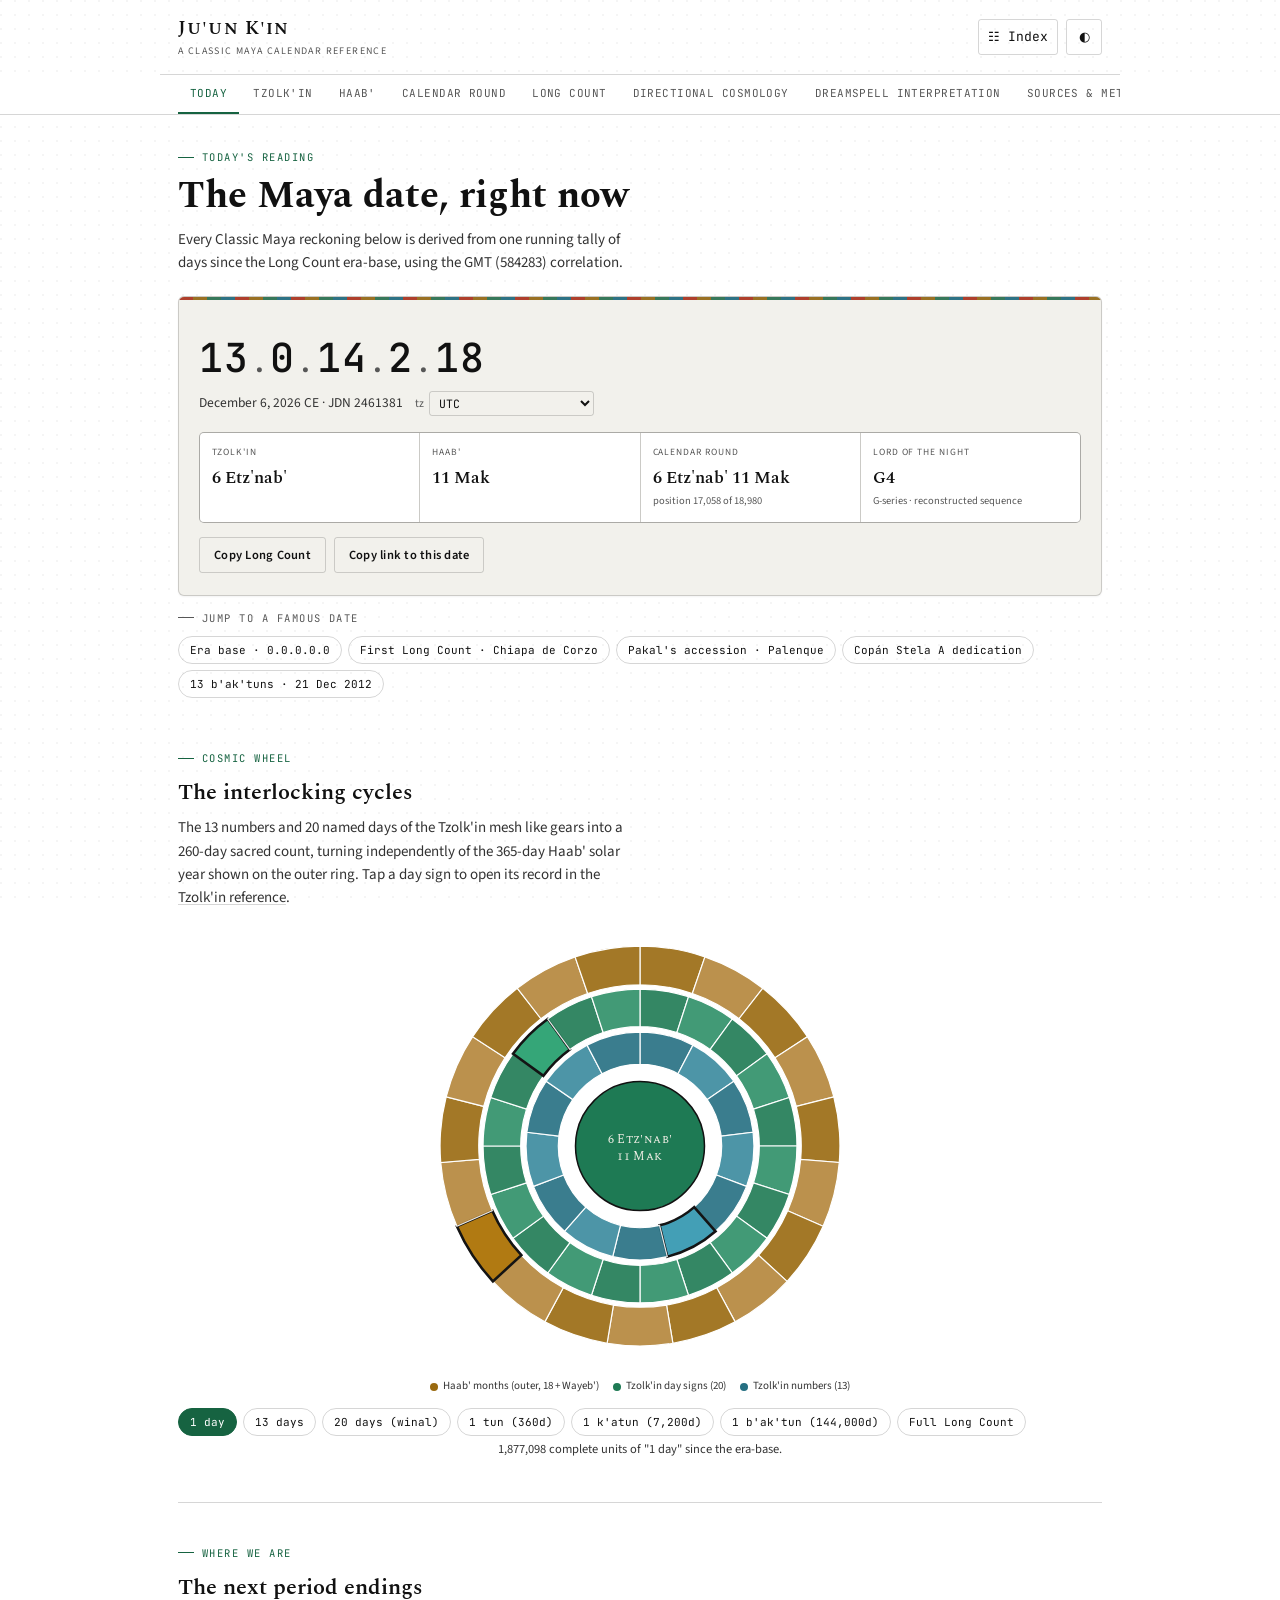
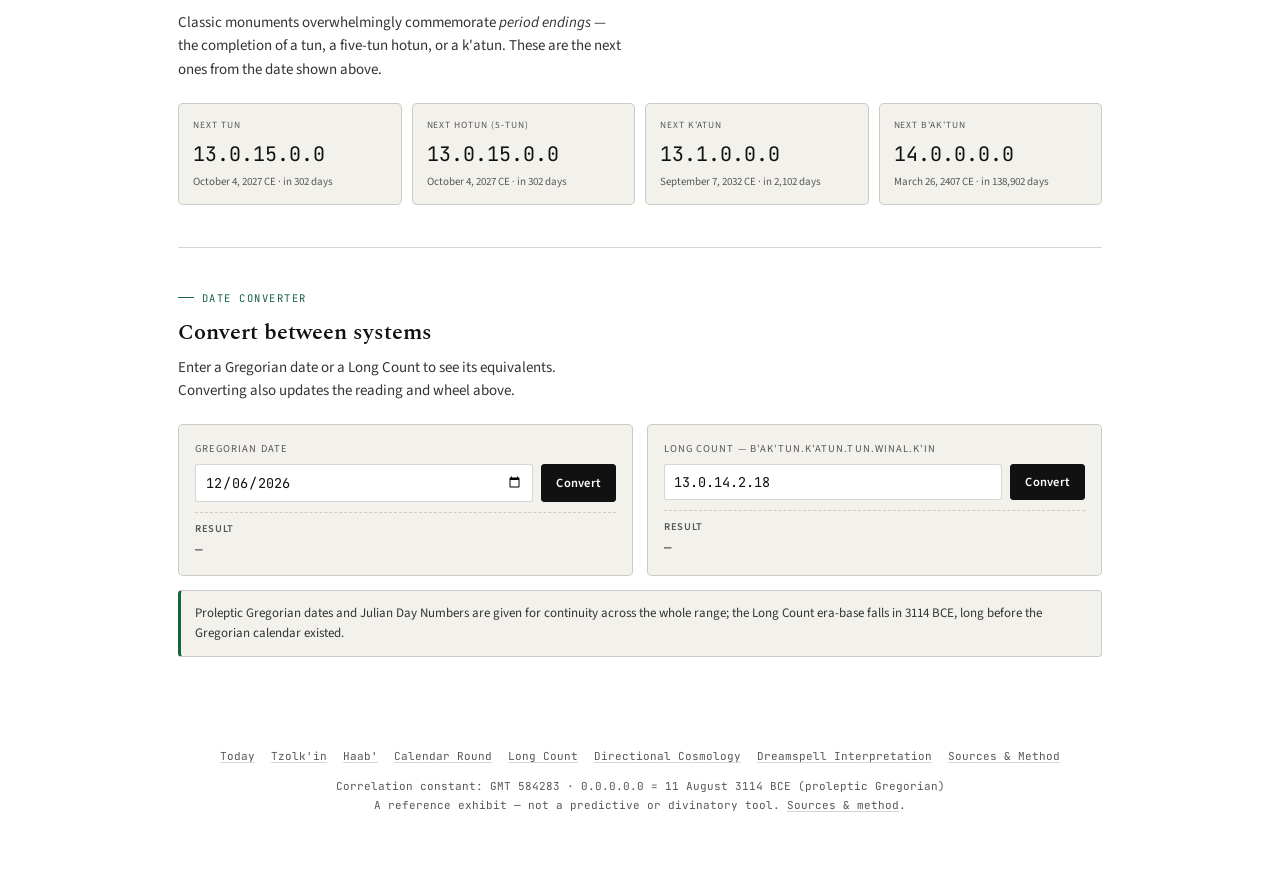
==== commit 4c9ce661: "Rebuild as a multi-page site with shared assets Split the single index.html into eight pages sharing" ====
--- a/index.html
+++ b/index.html
@@ -3,317 +3,86 @@
 <head>
 <meta charset="UTF-8">
 <meta name="viewport" content="width=device-width, initial-scale=1.0, viewport-fit=cover">
-<meta name="color-scheme" content="light">
-<title>Ju'un K'in — The Classic Maya Calendar</title>
+<title>Today — Ju'un K'in, the Classic Maya Calendar</title>
+<meta name="description" content="Today's date across every Classic Maya cycle — Long Count, Tzolk'in, Haab', Calendar Round, Lord of the Night — with an interactive wheel and a bidirectional date converter (GMT 584283 correlation).">
+<link rel="canonical" href="https://followorbounce.github.io/Maya-Calendar/">
+<meta name="theme-color" content="#F2F1EC">
+<link rel="icon" href="assets/favicon.svg" type="image/svg+xml">
+<meta property="og:type" content="website">
+<meta property="og:title" content="Ju'un K'in — the Classic Maya Calendar">
+<meta property="og:description" content="Today's date across every Classic Maya cycle, an interactive wheel, and a bidirectional date converter.">
+<meta property="og:url" content="https://followorbounce.github.io/Maya-Calendar/">
+<meta property="og:site_name" content="Ju'un K'in">
+<meta name="twitter:card" content="summary">
+<link rel="manifest" href="manifest.webmanifest">
 <link rel="preconnect" href="https://fonts.googleapis.com">
+<link rel="preconnect" href="https://fonts.gstatic.com" crossorigin>
 <link href="https://fonts.googleapis.com/css2?family=Spectral:wght@400;500;600;700&family=Spectral+SC:wght@500;600&family=Source+Sans+3:wght@400;500;600&family=JetBrains+Mono:wght@400;500&display=swap" rel="stylesheet">
-<style>
-:root{
-  --limestone:#FFFFFF;
-  --limestone-dim:#F1F1F1;
-  --limestone-line: rgba(0,0,0,0.18);
-  --obsidian:#000000;
-  --obsidian-soft:#111111;
-  --jade:#166341;
-  --jade-deep:#0E4A30;
-  --cinnabar:#A3200A;
-  --mayablue:#0B5C73;
-  --ochre:#8A5A00;
-  --ink:#000000;
-  --muted:#333333;
-  --muted-soft:#4D4D4D;
-  --paper-shadow: none;
-  --serif:'Spectral', Georgia, serif;
-  --serif-sc:'Spectral SC', 'Spectral', serif;
-  --sans:'Source Sans 3', system-ui, sans-serif;
-  --mono:'JetBrains Mono', monospace;
-  --r: 3px;
-  color-scheme: light;
-}
-*{box-sizing:border-box; margin:0; padding:0;}
-html{scroll-behavior:smooth; background:var(--limestone); color:var(--ink);}
-body{
-  background:var(--limestone);
-  color:var(--ink);
-  font-family:var(--sans);
-  line-height:1.5;
-  -webkit-font-smoothing:antialiased;
-  transition:background .4s ease, color .4s ease;
-  padding-bottom:60px;
-}
-::selection{ background:var(--ochre); color:var(--obsidian); }
-
-/* texture */
-body::before{
-  content:"";
-  position:fixed; inset:0; pointer-events:none; z-index:0;
-  opacity:.05;
-  background-image: radial-gradient(circle at 1px 1px, var(--ink) 1px, transparent 0);
-  background-size: 14px 14px;
-}
-
-a{color:inherit;}
-button{font-family:inherit;}
-
-.wrap{ max-width:920px; margin:0 auto; padding:0 18px; position:relative; z-index:1;}
-
-/* ---------- TOP BAR ---------- */
-.topbar{
-  display:flex; align-items:center; justify-content:space-between;
-  padding:16px 18px; max-width:920px; margin:0 auto;
-  border-bottom:1px solid var(--limestone-line);
-  position:relative; z-index:2;
-}
-.brand{ display:flex; flex-direction:column; gap:1px;}
-.brand .glyph-mark{
-  font-family:var(--serif-sc); font-size:20px; letter-spacing:.06em; font-weight:600;
-}
-.brand .sub{ font-size:10.5px; letter-spacing:.14em; text-transform:uppercase; color:var(--muted-soft);}
-.topctrls{ display:flex; gap:8px; align-items:center;}
-.iconbtn{
-  border:1px solid var(--limestone-line); background:transparent; color:var(--ink);
-  width:36px; height:36px; border-radius:var(--r); cursor:pointer;
-  display:flex; align-items:center; justify-content:center; font-size:15px;
-  transition:.2s;
-}
-.iconbtn:hover{ background:var(--limestone-dim); }
-.iconbtn:focus-visible, button:focus-visible, select:focus-visible, input:focus-visible, .daychip:focus-visible{
-  outline:2px solid var(--ochre); outline-offset:2px;
-}
-
-/* ---------- SECTION LABELS ---------- */
-.eyebrow{
-  font-family:var(--mono); font-size:10.5px; letter-spacing:.14em; text-transform:uppercase;
-  color:var(--jade); display:flex; align-items:center; gap:8px; margin-bottom:10px;
-}
-
-.eyebrow::before{ content:""; width:16px; height:1px; background:currentColor; display:inline-block;}
-h2.title{
-  font-family:var(--serif); font-weight:600; font-size:22px; margin-bottom:4px;
-}
-.section{ padding:44px 0; border-bottom:1px solid var(--limestone-line); }
-.section p.lede{ max-width:60ch; color:var(--muted); font-size:14.5px; margin-bottom:22px;}
-
-/* ---------- HERO / TODAY PANEL ---------- */
-.hero{ padding:34px 0 40px; }
-.today-card{
-  border:1px solid var(--limestone-line);
-  border-radius:6px;
-  background: linear-gradient(180deg, rgba(255,255,255,0.35), rgba(255,255,255,0)) , var(--limestone-dim);
-  box-shadow:var(--paper-shadow);
-  padding:22px 20px 20px;
-  position:relative;
-  overflow:hidden;
-}
-
-.today-card::after{
-  content:""; position:absolute; left:0; right:0; top:0; height:3px;
-  background:repeating-linear-gradient(90deg, var(--cinnabar) 0 14px, var(--ochre) 14px 28px, var(--jade) 28px 42px, var(--mayablue) 42px 56px);
-  opacity:.8;
-}
-.lc-display{
-  font-family:var(--mono); font-size:clamp(26px,7vw,40px); letter-spacing:.02em; font-weight:500;
-  margin:10px 0 2px;
-}
-.lc-display span{ color:var(--muted-soft); font-size:.7em; padding:0 2px;}
-.gregorian-line{ font-size:13.5px; color:var(--muted); margin-bottom:18px; display:flex; flex-wrap:wrap; gap:6px 14px; align-items:center;}
-.tz-select{
-  font-family:var(--mono); font-size:11.5px; background:transparent; border:1px solid var(--limestone-line);
-  border-radius:var(--r); padding:4px 6px; color:var(--ink);
-}
-.stat-grid{
-  display:grid; grid-template-columns:repeat(2,1fr); gap:1px;
-  background:var(--limestone-line); border:1px solid var(--limestone-line); border-radius:5px; overflow:hidden;
-}
-@media(min-width:640px){ .stat-grid{ grid-template-columns:repeat(4,1fr);} }
-.stat{
-  background:var(--limestone); padding:12px 12px 13px;
-}
-
-.stat .k{ font-size:9.5px; text-transform:uppercase; letter-spacing:.1em; color:var(--muted-soft); margin-bottom:5px;}
-.stat .v{ font-family:var(--serif); font-size:18px; font-weight:600;}
-.stat .v small{ font-family:var(--sans); font-size:11px; font-weight:400; color:var(--muted-soft); display:block; margin-top:2px;}
-
-/* ---------- RING VISUALIZATION ---------- */
-.ring-stage{
-  display:flex; flex-direction:column; align-items:center; gap:18px;
-}
-.ring-svg-holder{ width:100%; max-width:420px; aspect-ratio:1/1; position:relative; margin:0 auto;}
-svg.rings{ width:100%; height:100%; overflow:visible; }
-.ring-seg{ cursor:pointer; transition:opacity .15s; }
-.ring-seg:hover, .ring-seg.active{ filter:brightness(1.15); }
-.ring-center-label{
-  font-family:var(--serif-sc); font-size:11px; text-anchor:middle; fill:var(--ink); letter-spacing:.04em;
-}
-.ring-legend{
-  display:flex; flex-wrap:wrap; gap:8px 14px; justify-content:center; font-size:11px; color:var(--muted);
-}
-.ring-legend .dot{ width:8px; height:8px; border-radius:50%; display:inline-block; margin-right:5px; vertical-align:middle;}
-
-.scale-row{
-  display:flex; gap:6px; overflow-x:auto; padding:14px 0 4px; -ms-overflow-style:none; scrollbar-width:none;
-}
-.scale-row::-webkit-scrollbar{ display:none; }
-.scale-chip{
-  flex:0 0 auto; font-family:var(--mono); font-size:11px; padding:6px 11px; border-radius:20px;
-  border:1px solid var(--limestone-line); background:transparent; color:var(--ink); cursor:pointer; white-space:nowrap;
-}
-.scale-chip.active{ background:var(--jade); border-color:var(--jade); color:#F4F1E4; }
-.scale-note{ font-size:12.5px; color:var(--muted); text-align:center; min-height:18px; }
-
-/* ---------- DATE EXPLORER ---------- */
-.explorer-grid{ display:grid; gap:14px; }
-@media(min-width:640px){ .explorer-grid{ grid-template-columns:1fr 1fr; } }
-.field-card{
-  border:1px solid var(--limestone-line); border-radius:5px; padding:16px; background:var(--limestone-dim);
-}
-.field-card label{ font-size:10.5px; text-transform:uppercase; letter-spacing:.1em; color:var(--muted-soft); display:block; margin-bottom:6px;}
-.field-row{ display:flex; gap:8px; margin-bottom:10px; flex-wrap:wrap;}
-input[type=date], input[type=text], input[type=number]{
-  font-family:var(--mono); font-size:13.5px; padding:8px 9px; border:1px solid var(--limestone-line);
-  border-radius:var(--r); background:var(--limestone); color:var(--ink); flex:1; min-width:0;
-}
-.btn{
-  font-family:var(--sans); font-size:12.5px; font-weight:600; letter-spacing:.02em;
-  padding:8px 14px; border-radius:var(--r); border:1px solid var(--ink); background:var(--ink); color:var(--limestone);
-  cursor:pointer; transition:.15s;
-}
-.btn:hover{ opacity:.85; }
-.btn.ghost{ background:transparent; color:var(--ink); border-color:var(--limestone-line); }
-.result-line{ font-family:var(--mono); font-size:12.5px; color:var(--muted); padding-top:8px; border-top:1px dashed var(--limestone-line); margin-top:8px;}
-.result-line b{ font-family:var(--sans); font-weight:600; color:var(--muted-soft); font-size:10.5px; text-transform:uppercase; letter-spacing:.06em; display:block; margin-bottom:3px;}
-
-/* ---------- SYMBOL EXPLORER ---------- */
-.filter-row{ display:flex; flex-wrap:wrap; gap:7px; margin-bottom:18px; }
-.filter-chip{
-  font-family:var(--mono); font-size:10.5px; padding:5px 10px; border-radius:20px;
-  border:1px solid var(--limestone-line); background:transparent; color:var(--muted); cursor:pointer;
-}
-.filter-chip.on{ opacity:1; background:var(--limestone-dim); border-color:var(--ink); }
-.filter-chip.modern{ border-style:dashed; }
-
-.sign-grid{
-  display:grid; grid-template-columns:repeat(auto-fill,minmax(74px,1fr)); gap:8px;
-}
-.daychip{
-  aspect-ratio:1/1; border:1px solid var(--limestone-line); border-radius:5px; background:var(--limestone-dim);
-  display:flex; flex-direction:column; align-items:center; justify-content:center; cursor:pointer; gap:4px;
-  transition:.15s;
-}
-.daychip:hover{ border-color:var(--ink); }
-.daychip .g{ width:26px; height:26px; }
-.daychip .n{ font-size:9.5px; font-family:var(--sans); font-weight:600; text-align:center; line-height:1.1; padding:0 2px;}
-
-.detail-panel{
-  margin-top:16px; border:1px solid var(--limestone-line); border-radius:6px; padding:18px;
-  background:var(--limestone-dim); display:none;
-}
-.detail-panel.show{ display:block; }
-.detail-head{ display:flex; gap:14px; align-items:center; margin-bottom:12px; }
-.detail-head .g-big{ width:56px; height:56px; flex:0 0 auto; }
-.detail-head h3{ font-family:var(--serif); font-size:19px; font-weight:600;}
-.detail-head .m{ font-size:12px; color:var(--muted); font-style:italic;}
-.tagline{ display:flex; gap:8px; margin-bottom:6px; }
-.tag{
-  font-family:var(--mono); font-size:9px; text-transform:uppercase; letter-spacing:.05em;
-  padding:2px 6px; border-radius:3px; flex:0 0 auto; height:fit-content; margin-top:2px;
-}
-.tag.primary{ background:var(--jade); color:#fff; }
-.tag.colonial{ background:var(--ochre); color:#241a05; }
-.tag.reconstruction{ background:var(--mayablue); color:#fff; }
-.tag.speculative{ background:transparent; border:1px dashed var(--cinnabar); color:var(--cinnabar); }
-.tag.modern{ background:transparent; border:1px dashed currentColor; opacity:.7; }
-.note-row{ display:flex; gap:8px; font-size:13px; margin-bottom:9px; align-items:flex-start; }
-.note-row p{ color:var(--muted); }
-
-/* ---------- LONG COUNT UNITS ---------- */
-.units-table{ width:100%; border-collapse:collapse; font-size:13px; }
-.units-table th{ text-align:left; font-size:10px; text-transform:uppercase; letter-spacing:.08em; color:var(--muted-soft); padding:6px 8px; border-bottom:1px solid var(--limestone-line);}
-.units-table td{ padding:7px 8px; border-bottom:1px solid var(--limestone-line); font-family:var(--mono); }
-.units-table td.name{ font-family:var(--sans); font-weight:600;}
-.units-table tr.highlight td{ background:var(--limestone-dim); }
-
-/* ---------- COSMOLOGY STRIP ---------- */
-.dir-grid{ display:grid; grid-template-columns:repeat(5,1fr); gap:6px; text-align:center; }
-.dir-cell{ border:1px solid var(--limestone-line); border-radius:5px; padding:10px 4px; background:var(--limestone-dim); }
-.dir-cell .sw{ width:100%; height:8px; border-radius:2px; margin-bottom:8px; }
-.dir-cell .lab{ font-size:10.5px; font-weight:600; }
-.dir-cell .sub{ font-size:9.5px; color:var(--muted-soft); }
-
-/* ---------- SCOPE NOTE / FOOTER ---------- */
-.scope-note{
-  font-size:12.5px; color:var(--muted); border-left:2px solid var(--cinnabar); padding:10px 14px; margin-top:10px;
-  background:var(--limestone-dim);
-}
-footer{ padding:36px 18px 10px; text-align:center; font-size:11px; color:var(--muted-soft); font-family:var(--mono); }
-
-/* Hard safety net: force readable black-on-white regardless of any
-   OS/webview auto-dark filtering, forced-colors mode, or inherited state. */
-html, body{ background:#FFFFFF !important; color:#000000 !important; }
-.today-card, .field-card, .stat, .detail-panel, .daychip, .dir-cell{ background:#FFFFFF !important; }
-.stat, .units-table tr.highlight td{ background:#F1F1F1 !important; }
-p, span, div, li, td, th, label, small, b, h1, h2, h3, h4{ color:#000000; }
-.brand .sub, .stat .k, .stat .v small, .field-card label, .result-line b,
-.units-table th, .dir-cell .sub, footer, .scale-note{ color:#4D4D4D !important; }
-.section p.lede, .gregorian-line, .result-line, .detail-head .m, .note-row p,
-.scope-note, .ring-legend{ color:#333333 !important; }
-input, select{ background:#FFFFFF !important; color:#000000 !important; }
-
-</style>
+<link rel="stylesheet" href="assets/styles.css">
+<script src="assets/calendar.js"></script>
+<script src="assets/site.js" defer></script>
 </head>
-<body data-mode="light">
-
-<div class="topbar">
-  <div class="brand">
-    <span class="glyph-mark">Ju'un K'in</span>
-    <span class="sub">A Classic Maya Calendar Reference</span>
-  </div>
-  <div class="topctrls"></div>
-</div>
+<body data-page="index">
+
+<div id="site-header"></div>
 
 <main class="wrap">
 
-  <!-- HERO -->
-  <section class="hero">
+  <section class="hero-intro" data-mini-anchor>
     <div class="eyebrow">Today's reading</div>
+    <h1 class="page-title" id="pageTitle">The Maya date, right now</h1>
+    <p class="lede" id="viewingNote">Every Classic Maya reckoning below is derived from one running tally of days since the Long Count era-base, using the GMT (584283) correlation.</p>
+
     <div class="today-card">
       <div class="lc-display" id="lcDisplay">—</div>
-      <div class="gregorian-line">
+      <div class="greg-line">
         <span id="gregLine">—</span>
-        <select class="tz-select" id="tzSelect"></select>
+        <span class="tz-field">tz <select class="tz-select" id="tzSelect" aria-label="Time zone for 'today'"></select></span>
       </div>
       <div class="stat-grid">
         <div class="stat"><div class="k">Tzolk'in</div><div class="v" id="statTzolkin">—</div></div>
         <div class="stat"><div class="k">Haab'</div><div class="v" id="statHaab">—</div></div>
-        <div class="stat"><div class="k">Calendar Round</div><div class="v" id="statCR">—<small>full 52-tun cycle position</small></div></div>
-        <div class="stat"><div class="k">Lord of the Night</div><div class="v" id="statLord">—<small>G-series, reconstructed</small></div></div>
-      </div>
+        <div class="stat"><div class="k">Calendar Round</div><div class="v" id="statCR">—</div></div>
+        <div class="stat"><div class="k">Lord of the Night</div><div class="v" id="statLord">—</div></div>
+      </div>
+      <div class="card-actions">
+        <button class="btn ghost" id="copyLC">Copy Long Count</button>
+        <button class="btn ghost" id="copyLink">Copy link to this date</button>
+        <button class="btn ghost" id="btnToday" hidden>Back to today</button>
+      </div>
+    </div>
+
+    <div style="margin-top:14px">
+      <div class="eyebrow" style="color:var(--muted-soft)">Jump to a famous date</div>
+      <div class="chiprow" id="presetRow"></div>
     </div>
   </section>
 
-  <!-- RINGS -->
   <section class="section">
     <div class="eyebrow">Cosmic wheel</div>
-    <h2 class="title">The Interlocking Cycles</h2>
-    <p class="lede">Two independent cycles — the 13 numbers and 20 named days of the Tzolk'in — mesh like gears to form a 260-day sacred count, distinct from the 365-day Haab' solar year. Tap a day sign to open its scholarly record below.</p>
-
+    <h2 class="title">The interlocking cycles</h2>
+    <p class="lede">The 13 numbers and 20 named days of the Tzolk'in mesh like gears into a 260-day sacred count, turning independently of the 365-day Haab' solar year shown on the outer ring. Tap a day sign to open its record in the <a href="tzolkin.html">Tzolk'in reference</a>.</p>
     <div class="ring-stage">
       <div class="ring-svg-holder">
-        <svg class="rings" viewBox="0 0 400 400" id="ringSvg" role="img" aria-label="Interactive Tzolk'in and Haab wheel"></svg>
+        <svg class="rings" viewBox="0 0 400 400" id="ringSvg" role="img" aria-label="Interactive Tzolk'in and Haab' wheel"></svg>
       </div>
       <div class="ring-legend" id="ringLegend"></div>
     </div>
-
-    <div class="scale-row" id="scaleRow"></div>
+    <div class="scale-row chiprow" id="scaleRow"></div>
     <div class="scale-note" id="scaleNote"></div>
   </section>
 
-  <!-- DATE EXPLORER -->
   <section class="section">
-    <div class="eyebrow">Date explorer</div>
-    <h2 class="title">Convert Between Systems</h2>
-    <p class="lede">Enter a Gregorian date or a Long Count to see its equivalents across every Classic Maya reckoning, using the widely-adopted GMT (584283) correlation constant.</p>
-
+    <div class="eyebrow">Where we are</div>
+    <h2 class="title">The next period endings</h2>
+    <p class="lede">Classic monuments overwhelmingly commemorate <em>period endings</em> — the completion of a tun, a five-tun hotun, or a k'atun. These are the next ones from the date shown above.</p>
+    <div class="kpi-row" id="peRow"></div>
+  </section>
+
+  <section class="section">
+    <div class="eyebrow">Date converter</div>
+    <h2 class="title">Convert between systems</h2>
+    <p class="lede">Enter a Gregorian date or a Long Count to see its equivalents. Converting also updates the reading and wheel above.</p>
     <div class="explorer-grid">
       <div class="field-card">
         <label for="gregInput">Gregorian date</label>
@@ -324,623 +93,250 @@
         <div class="result-line" id="gregResult"><b>Result</b>—</div>
       </div>
       <div class="field-card">
-        <label for="lcInput">Long Count (baktun.katun.tun.uinal.kin)</label>
+        <label for="lcInput">Long Count — b'ak'tun.k'atun.tun.winal.k'in</label>
         <div class="field-row">
-          <input type="text" id="lcInput" placeholder="13.0.13.14.7">
+          <input type="text" id="lcInput" placeholder="13.0.13.14.7" inputmode="numeric">
           <button class="btn" id="convertLC">Convert</button>
         </div>
         <div class="result-line" id="lcResult"><b>Result</b>—</div>
       </div>
     </div>
+    <div class="callout">Proleptic Gregorian dates and Julian Day Numbers are given for continuity across the whole range; the Long Count era-base falls in 3114 BCE, long before the Gregorian calendar existed.</div>
   </section>
 
-  <!-- SYMBOL EXPLORER -->
-  <section class="section">
-    <div class="eyebrow">Symbol explorer</div>
-    <h2 class="title">The Twenty Day Signs</h2>
-    <p class="lede">Each entry is layered by evidentiary status. Toggle the filters to control which categories of claim are shown — Modern Interpretations are hidden by default, per the exhibit's editorial policy.</p>
-
-    <div class="filter-row" id="filterRow"></div>
-    <div class="sign-grid" id="signGrid"></div>
-    <div class="detail-panel" id="detailPanel"></div>
-  </section>
-
-  <!-- LONG COUNT UNITS -->
-  <section class="section">
-    <div class="eyebrow">Long Count explorer</div>
-    <h2 class="title">How the Cycles Nest</h2>
-    <p class="lede">The Long Count is a place-value, mostly base-20 (vigesimal) system — with one irregular step, since 18 uinals make a tun, so that a tun approximates a 360-day count rather than a full 400.</p>
-    <table class="units-table" id="unitsTable"></table>
-  </section>
-
-  <!-- COSMOLOGY -->
-  <section class="section">
-    <div class="eyebrow">Directional cosmology</div>
-    <h2 class="title">Four Directions, One Center</h2>
-    <p class="lede">Colonial and epigraphic sources associate the cardinal directions with specific colors, most explicitly in the Postclassic Dresden and Madrid Codices and in the colonial Books of Chilam Balam.</p>
-    <div class="dir-grid" id="dirGrid"></div>
-    <div class="scope-note">
-      <b>Editorial note —</b> this reference distinguishes primary epigraphic/iconographic attestation from colonial-era systematization (much of the tidy four-direction/four-color scheme as usually presented derives from colonial Yucatec sources like the Chilam Balam and from Landa, and its uniform application to the Classic period is a scholarly extrapolation, not a direct Classic-era statement).
-    </div>
-  </section>
-
-  <section class="section" style="border-bottom:none;">
-    <div class="eyebrow">Scope of this build</div>
-    <h2 class="title">What's Here, What's Next</h2>
-    <p class="lede" style="max-width:64ch;">
-      This build implements accurate Long Count / Tzolk'in / Haab' astronomical calculation, the interactive wheel, a bidirectional date converter, and a sourced symbol reference for all 20 day signs. The full brief also calls for codex page scans with glyph-by-glyph transliteration, a WebGL cosmological model, an epigraphy workbench, a Mesoamerican site map, offline PWA packaging, and a full-text search index — each is a substantial research-backed module in its own right. Tell me which to build next and I'll take it as far as this format allows.
-    </p>
-  </section>
-
 </main>
 
-<footer>Correlation constant: GMT 584283 · 0.0.0.0.0 = 11 August 3114 BCE (proleptic Gregorian) · Built as a reference exhibit, not a predictive or divinatory tool.</footer>
+<div id="site-footer"></div>
 
 <script>
-/* ============================================================
-   CALENDAR MATH
-   ============================================================ */
-const CORRELATION = 584283; // GMT constant: 13.0.0.0.0 = 21 Dec 2012
-
-function gregorianToJDN(y, m, d){
-  const a = Math.floor((14 - m) / 12);
-  const yy = y + 4800 - a;
-  const mm = m + 12 * a - 3;
-  return d + Math.floor((153*mm+2)/5) + 365*yy + Math.floor(yy/4) - Math.floor(yy/100) + Math.floor(yy/400) - 32045;
-}
-function jdnToGregorian(jdn){
-  let a = jdn + 32044;
-  let b = Math.floor((4*a+3)/146097);
-  let c = a - Math.floor((146097*b)/4);
-  let dd = Math.floor((4*c+3)/1461);
-  let e = c - Math.floor((1461*dd)/4);
-  let m = Math.floor((5*e+2)/153);
-  const day = e - Math.floor((153*m+2)/5) + 1;
-  const month = m + 3 - 12*Math.floor(m/10);
-  const year = 100*b + dd - 4800 + Math.floor(m/10);
-  return {y:year, m:month, d:day};
-}
-
-const DAY_SIGNS = ["Imix","Ik'","Ak'bal","K'an","Chikchan","Kimi","Manik'","Lamat","Muluk","Ok",
-                   "Chuwen","Eb'","Ben","Ix","Men","Kib'","Kaban","Etz'nab'","Kawak","Ajaw"];
-const HAAB_MONTHS = ["Pop","Wo'","Sip","Sotz'","Sek","Xul","Yaxk'in","Mol","Ch'en","Yax",
-                     "Sak'","Keh","Mak","K'ank'in","Muwan","Pax","K'ayab","Kumk'u"];
-const LORDS = ["G1","G2","G3","G4","G5","G6","G7","G8","G9"];
-
-function longCountFromTotal(total){
-  let rem = total;
-  const baktun = Math.floor(rem/144000); rem -= baktun*144000;
-  const katun = Math.floor(rem/7200); rem -= katun*7200;
-  const tun = Math.floor(rem/360); rem -= tun*360;
-  const uinal = Math.floor(rem/20); rem -= uinal*20;
-  const kin = rem;
-  return {baktun,katun,tun,uinal,kin};
-}
-function totalFromLongCount(b,ka,t,u,ki){
-  return b*144000 + ka*7200 + t*360 + u*20 + ki;
-}
-function tzolkinFromTotal(total){
-  const num = (((total + 3) % 13) + 13) % 13 + 1;
-  const signIdx = (((total + 19) % 20) + 20) % 20;
-  return {num, sign: DAY_SIGNS[signIdx]};
-}
-function haabFromTotal(total){
-  const doy = (((total + 348) % 365) + 365) % 365;
-  if (doy < 360){
-    const month = Math.floor(doy/20);
-    const day = doy - month*20;
-    return {day, month: HAAB_MONTHS[month]};
-  } else {
-    return {day: doy-360, month:"Wayeb'"};
-  }
-}
-function lordFromTotal(total){
-  // Reconstructed sequence; convention: 0.0.0.0.0 aligned to G9. Debated among specialists.
-  const idx = (((total + 8) % 9) + 9) % 9;
-  return LORDS[idx];
-}
-function calendarRoundPosition(total){
-  // Position within the 18,980-day (52 Haab') Calendar Round cycle
-  return (((total % 18980)+18980)%18980);
-}
-
-function fullReading(total){
-  const lc = longCountFromTotal(total);
-  const tz = tzolkinFromTotal(total);
-  const hb = haabFromTotal(total);
-  const lord = lordFromTotal(total);
-  const crPos = calendarRoundPosition(total);
-  return {lc, tz, hb, lord, crPos, total};
-}
-
-/* ============================================================
-   STATE / CLOCK
-   ============================================================ */
-const MONTH_NAMES_G = ["January","February","March","April","May","June","July","August","September","October","November","December"];
-
-function jdnForTimezoneNow(tz){
-  const now = new Date();
-  const fmt = new Intl.DateTimeFormat('en-CA', {timeZone: tz, year:'numeric', month:'2-digit', day:'2-digit'});
-  const parts = fmt.formatToParts(now).reduce((o,p)=>{o[p.type]=p.value; return o;},{});
-  return {jdn: gregorianToJDN(+parts.year, +parts.month, +parts.day), y:+parts.year, m:+parts.month, d:+parts.day};
-}
-
-function populateTZ(){
-  const sel = document.getElementById('tzSelect');
-  const zones = ["Pacific/Honolulu","America/Los_Angeles","America/Denver","America/Chicago","America/New_York",
-                 "America/Mexico_City","UTC","Europe/London","Europe/Berlin","Europe/Moscow","Asia/Kolkata","Asia/Tokyo","Australia/Sydney"];
-  let userTz = 'UTC';
-  try{ userTz = Intl.DateTimeFormat().resolvedOptions().timeZone; }catch(e){}
-  if (!zones.includes(userTz)) zones.unshift(userTz);
-  sel.innerHTML = zones.map(z=>`<option value="${z}" ${z===userTz?'selected':''}>${z.replace('_',' ')}</option>`).join('');
-  sel.addEventListener('change', renderToday);
-}
-
-function renderToday(){
-  const tz = document.getElementById('tzSelect').value;
-  const {jdn, y, m, d} = jdnForTimezoneNow(tz);
-  const total = jdn - CORRELATION;
-  const r = fullReading(total);
-
-  document.getElementById('lcDisplay').innerHTML =
-    `${r.lc.baktun}<span>.</span>${r.lc.katun}<span>.</span>${r.lc.tun}<span>.</span>${r.lc.uinal}<span>.</span>${r.lc.kin}`;
-  document.getElementById('gregLine').textContent = `${MONTH_NAMES_G[m-1]} ${d}, ${y} CE (proleptic Gregorian) · JDN ${jdn}`;
-  document.getElementById('statTzolkin').innerHTML = `${r.tz.num} ${r.tz.sign}`;
-  document.getElementById('statHaab').innerHTML = `${r.hb.day} ${r.hb.month}`;
-  document.getElementById('statCR').innerHTML = `${r.crPos.toLocaleString()}<small>of 18,980 days in cycle</small>`;
-  document.getElementById('statLord').innerHTML = `${r.lord}<small>G-series, reconstructed</small>`;
-
-  drawRings(r);
-  updateScaleNote(r);
-}
-
-/* ============================================================
-   RING VISUALIZATION
-   ============================================================ */
-const DIRECTIONS = [
-  {name:"East", color:"#AE4227", note:"associated with red"},
-  {name:"North", color:"#EDE7D6", note:"associated with white", border:true},
-  {name:"West", color:"#18140F", note:"associated with black"},
-  {name:"South", color:"#BD8A2E", note:"associated with yellow"},
-  {name:"Center", color:"#2E7A5C", note:"blue-green, the World Tree axis"}
-];
-
-function polar(cx,cy,r,angDeg){
-  const a = (angDeg-90) * Math.PI/180;
-  return [cx + r*Math.cos(a), cy + r*Math.sin(a)];
-}
-function arcPath(cx,cy,rInner,rOuter,a0,a1){
-  const [x0,y0] = polar(cx,cy,rOuter,a0);
-  const [x1,y1] = polar(cx,cy,rOuter,a1);
-  const [x2,y2] = polar(cx,cy,rInner,a1);
-  const [x3,y3] = polar(cx,cy,rInner,a0);
-  const large = (a1-a0) > 180 ? 1 : 0;
-  return `M${x0},${y0} A${rOuter},${rOuter} 0 ${large} 1 ${x1},${y1} L${x2},${y2} A${rInner},${rInner} 0 ${large} 0 ${x3},${y3} Z`;
-}
-
-function ringColor(i,n,scheme){
-  const palettes = {
-    jade:["#2E7A5C","#3C8F6C"], ochre:["#BD8A2E","#CD9E4C"], blue:["#276F82","#3C8A9E"], cinnab:["#AE4227","#C05A3D"]
-  };
-  const p = palettes[scheme];
-  return p[i%2];
-}
-
-let currentReading = null;
-function drawRings(r){
-  currentReading = r;
-  const svg = document.getElementById('ringSvg');
-  svg.innerHTML = "";
-  const cx=200, cy=200;
-  const ns = "http://www.w3.org/2000/svg";
-
-  // Ring radii
-  const rings = [
-    {rIn:150, rOut:185, n:18, scheme:'ochre', kind:'haab', labels: HAAB_MONTHS},
-    {rIn:112, rOut:146, n:20, scheme:'jade', kind:'sign', labels: DAY_SIGNS},
-    {rIn:78,  rOut:106, n:13, scheme:'blue', kind:'num', labels: Array.from({length:13},(_,i)=>i+1)},
+(function () {
+  var MC = window.MC;
+  var viewingTotal = null; // null => live "today"; number => a pinned date
+
+  /* ---- timezone select ---- */
+  (function () {
+    var sel = document.getElementById('tzSelect');
+    var zones = ["Pacific/Honolulu", "America/Los_Angeles", "America/Denver", "America/Chicago",
+      "America/New_York", "America/Mexico_City", "UTC", "Europe/London", "Europe/Berlin",
+      "Europe/Moscow", "Asia/Kolkata", "Asia/Tokyo", "Australia/Sydney"];
+    var userTz = "UTC";
+    try { userTz = Intl.DateTimeFormat().resolvedOptions().timeZone; } catch (e) { }
+    if (zones.indexOf(userTz) < 0) zones.unshift(userTz);
+    sel.innerHTML = zones.map(function (z) {
+      return '<option value="' + z + '"' + (z === userTz ? ' selected' : '') + '>' + z.replace(/_/g, ' ') + '</option>';
+    }).join('');
+    sel.addEventListener('change', render);
+  })();
+
+  function liveTotal() {
+    var t = MC.todayInZone(document.getElementById('tzSelect').value);
+    return MC.gregorianToJDN(t.y, t.m, t.d) - MC.CORRELATION;
+  }
+  function activeTotal() { return viewingTotal == null ? liveTotal() : viewingTotal; }
+
+  /* ---- presets ---- */
+  var PRESETS = [
+    { label: "Era base · 0.0.0.0.0", lc: [0, 0, 0, 0, 0] },
+    { label: "First Long Count · Chiapa de Corzo", lc: [7, 16, 3, 2, 13] },
+    { label: "Pakal's accession · Palenque", lc: [9, 9, 2, 4, 8] },
+    { label: "Copán Stela A dedication", lc: [9, 14, 19, 8, 0] },
+    { label: "13 b'ak'tuns · 21 Dec 2012", lc: [13, 0, 0, 0, 0] }
   ];
-
-  rings.forEach(ring=>{
-    const step = 360/ring.n;
-    for(let i=0;i<ring.n;i++){
-      const a0 = i*step, a1=(i+1)*step;
-      const path = document.createElementNS(ns,'path');
-      path.setAttribute('d', arcPath(cx,cy,ring.rIn,ring.rOut,a0,a1));
-      path.setAttribute('fill', ringColor(i,ring.n,ring.scheme));
-      path.setAttribute('stroke', 'var(--limestone)');
-      path.setAttribute('stroke-width','1.2');
-      path.setAttribute('class','ring-seg');
-      path.setAttribute('opacity','0.88');
-
-      // highlight current
-      let isCurrent=false;
-      if(ring.kind==='haab' && ring.labels[i]===r.hb.month) isCurrent=true;
-      if(ring.kind==='sign' && ring.labels[i]===r.tz.sign) isCurrent=true;
-      if(ring.kind==='num' && ring.labels[i]===r.tz.num) isCurrent=true;
-      if(isCurrent){ path.setAttribute('opacity','1'); path.setAttribute('stroke','var(--ink)'); path.setAttribute('stroke-width','2'); }
-
-      if(ring.kind==='sign'){
-        path.style.cursor='pointer';
-        path.addEventListener('click', ()=> openSignDetail(ring.labels[i]));
-        const title = document.createElementNS(ns,'title');
-        title.textContent = ring.labels[i];
-        path.appendChild(title);
-      } else {
-        const title = document.createElementNS(ns,'title');
-        title.textContent = String(ring.labels[i]);
-        path.appendChild(title);
+  (function () {
+    var row = document.getElementById('presetRow');
+    row.innerHTML = PRESETS.map(function (p, i) {
+      return '<button class="chip" data-i="' + i + '">' + p.label + '</button>';
+    }).join('');
+    row.addEventListener('click', function (e) {
+      var b = e.target.closest('button[data-i]'); if (!b) return;
+      var p = PRESETS[+b.dataset.i];
+      viewingTotal = MC.totalFromLongCount.apply(null, p.lc);
+      syncUrl(); render();
+    });
+  })();
+
+  /* ---- url deep-link ---- */
+  function readUrl() {
+    var q = MC.parseQuery();
+    if (q.lc) {
+      var parts = q.lc.split('.').map(Number);
+      if (parts.length === 5 && parts.every(function (n) { return !isNaN(n); })) {
+        viewingTotal = MC.totalFromLongCount.apply(null, parts);
       }
-      svg.appendChild(path);
+    } else if (q.date) {
+      var d = q.date.split('-').map(Number);
+      if (d.length === 3) viewingTotal = MC.gregorianToJDN(d[0], d[1], d[2]) - MC.CORRELATION;
     }
+  }
+  function syncUrl() {
+    var url = location.pathname;
+    if (viewingTotal != null) {
+      var g = MC.jdnToGregorian(viewingTotal + MC.CORRELATION);
+      url += '?date=' + g.y + '-' + String(g.m).padStart(2, '0') + '-' + String(g.d).padStart(2, '0');
+    }
+    history.replaceState(null, '', url);
+  }
+
+  /* ---- wheel ---- */
+  var SCALES = [
+    { label: "1 day", unit: 1 }, { label: "13 days", unit: 13 }, { label: "20 days (winal)", unit: 20 },
+    { label: "1 tun (360d)", unit: 360 }, { label: "1 k'atun (7,200d)", unit: 7200 },
+    { label: "1 b'ak'tun (144,000d)", unit: 144000 }, { label: "Full Long Count", unit: 'full' }
+  ];
+  var activeScale = 0;
+  (function () {
+    var row = document.getElementById('scaleRow');
+    row.innerHTML = SCALES.map(function (s, i) {
+      return '<button class="chip' + (i === 0 ? ' active' : '') + '" data-i="' + i + '">' + s.label + '</button>';
+    }).join('');
+    row.addEventListener('click', function (e) {
+      var b = e.target.closest('button[data-i]'); if (!b) return;
+      row.querySelectorAll('.chip').forEach(function (c) { c.classList.remove('active'); });
+      b.classList.add('active'); activeScale = +b.dataset.i; scaleNote();
+    });
+  })();
+  function scaleNote() {
+    var r = MC.readingFromTotal(activeTotal());
+    var s = SCALES[activeScale], el = document.getElementById('scaleNote');
+    if (s.unit === 'full') el.textContent = r.total.toLocaleString() + ' days have elapsed since the era-base (0.0.0.0.0).';
+    else el.textContent = Math.floor(r.total / s.unit).toLocaleString() + ' complete units of "' + s.label + '" since the era-base.';
+  }
+
+  function polar(cx, cy, rr, deg) { var a = (deg - 90) * Math.PI / 180; return [cx + rr * Math.cos(a), cy + rr * Math.sin(a)]; }
+  function arc(cx, cy, ri, ro, a0, a1) {
+    var p0 = polar(cx, cy, ro, a0), p1 = polar(cx, cy, ro, a1), p2 = polar(cx, cy, ri, a1), p3 = polar(cx, cy, ri, a0);
+    var big = (a1 - a0) > 180 ? 1 : 0;
+    return 'M' + p0 + ' A' + ro + ',' + ro + ' 0 ' + big + ' 1 ' + p1 + ' L' + p2 + ' A' + ri + ',' + ri + ' 0 ' + big + ' 0 ' + p3 + ' Z';
+  }
+  var PAL = { ochre: ["#9A6A10", "#B4863A"], jade: ["#1E7A54", "#2E9068"], blue: ["#256F82", "#3A8A9E"] };
+  function drawWheel(r) {
+    var svg = document.getElementById('ringSvg'); svg.innerHTML = '';
+    var ns = 'http://www.w3.org/2000/svg', cx = 200, cy = 200;
+    var HAAB = MC.HAAB_MONTHS; // includes Wayeb' at index 18
+    var rings = [
+      { ri: 150, ro: 186, labels: HAAB, pal: 'ochre', kind: 'haab' },
+      { ri: 111, ro: 146, labels: MC.DAY_SIGNS, pal: 'jade', kind: 'sign' },
+      { ri: 76, ro: 106, labels: Array.from({ length: 13 }, function (_, i) { return i + 1; }), pal: 'blue', kind: 'num' }
+    ];
+    rings.forEach(function (ring) {
+      var n = ring.labels.length, step = 360 / n;
+      for (var i = 0; i < n; i++) {
+        var path = document.createElementNS(ns, 'path');
+        path.setAttribute('d', arc(cx, cy, ring.ri, ring.ro, i * step, (i + 1) * step));
+        path.setAttribute('fill', PAL[ring.pal][i % 2]);
+        path.setAttribute('stroke', 'var(--limestone)');
+        path.setAttribute('stroke-width', '1.1');
+        path.setAttribute('class', 'ring-seg');
+        path.setAttribute('opacity', '0.9');
+        var cur = (ring.kind === 'haab' && ring.labels[i] === r.hb.month) ||
+          (ring.kind === 'sign' && ring.labels[i] === r.tz.sign) ||
+          (ring.kind === 'num' && ring.labels[i] === r.tz.num);
+        if (cur) { path.setAttribute('opacity', '1'); path.setAttribute('stroke', 'var(--ink)'); path.setAttribute('stroke-width', '2.4'); path.classList.add('active'); }
+        var tt = document.createElementNS(ns, 'title'); tt.textContent = String(ring.labels[i]); path.appendChild(tt);
+        if (ring.kind === 'sign') {
+          path.setAttribute('data-key', ring.labels[i]);
+          (function (name) { path.addEventListener('click', function () { location.href = 'tzolkin.html?sign=' + encodeURIComponent(name); }); })(ring.labels[i]);
+        }
+        svg.appendChild(path);
+      }
+    });
+    var core = document.createElementNS(ns, 'circle');
+    core.setAttribute('cx', cx); core.setAttribute('cy', cy); core.setAttribute('r', 60);
+    core.setAttribute('fill', '#1E7A54'); core.setAttribute('stroke', 'var(--ink)'); core.setAttribute('stroke-width', '1.4');
+    svg.appendChild(core);
+    var l1 = document.createElementNS(ns, 'text');
+    l1.setAttribute('x', cx); l1.setAttribute('y', cy - 3); l1.setAttribute('class', 'ring-center-label');
+    l1.textContent = r.tz.num + ' ' + r.tz.sign; svg.appendChild(l1);
+    var l2 = document.createElementNS(ns, 'text');
+    l2.setAttribute('x', cx); l2.setAttribute('y', cy + 13); l2.setAttribute('class', 'ring-center-label'); l2.setAttribute('font-size', '9');
+    l2.textContent = MC.haabLabel(r.hb); svg.appendChild(l2);
+    document.getElementById('ringLegend').innerHTML =
+      '<span><span class="dot" style="background:#9A6A10"></span>Haab\' months (outer, 18 + Wayeb\')</span>' +
+      '<span><span class="dot" style="background:#1E7A54"></span>Tzolk\'in day signs (20)</span>' +
+      '<span><span class="dot" style="background:#256F82"></span>Tzolk\'in numbers (13)</span>';
+  }
+
+  /* ---- period endings ---- */
+  function periodEndings(r) {
+    var rows = [
+      ['Next tun', r.periodEndings.tun], ['Next hotun (5-tun)', r.periodEndings.hotun],
+      ['Next k\'atun', r.periodEndings.katun], ['Next b\'ak\'tun', r.periodEndings.baktun]
+    ];
+    document.getElementById('peRow').innerHTML = rows.map(function (row) {
+      var t = row[1], lc = MC.longCountFromTotal(t), g = MC.jdnToGregorian(t + MC.CORRELATION);
+      var days = t - r.total;
+      return '<div class="kpi"><div class="kpi-k">' + row[0] + '</div>' +
+        '<div class="kpi-v">' + MC.formatLC(lc) + '</div>' +
+        '<div class="kpi-sub">' + MC.formatGregorian(g) + ' · in ' + days.toLocaleString() + ' days</div></div>';
+    }).join('');
+  }
+
+  /* ---- main render ---- */
+  function render() {
+    var total = activeTotal();
+    var r = MC.readingFromTotal(total);
+    var live = viewingTotal == null;
+
+    document.getElementById('lcDisplay').innerHTML = MC.formatLC(r.lc).split('.').join('<span>.</span>');
+    document.getElementById('gregLine').textContent =
+      MC.formatGregorian(r.greg) + ' · JDN ' + r.jdn + (live ? '' : ' · pinned');
+    document.getElementById('statTzolkin').innerHTML = r.tz.num + ' ' + r.tz.sign;
+    document.getElementById('statHaab').innerHTML = MC.haabLabel(r.hb);
+    document.getElementById('statCR').innerHTML = MC.calendarRoundLabel(r) +
+      '<small>position ' + r.crPos.toLocaleString() + ' of 18,980</small>';
+    document.getElementById('statLord').innerHTML = r.lord + '<small>G-series · reconstructed sequence</small>';
+
+    document.getElementById('btnToday').hidden = live;
+    document.getElementById('pageTitle').textContent = live ? 'The Maya date, right now' : 'A pinned Maya date';
+    document.getElementById('viewingNote').textContent = live
+      ? "Every Classic Maya reckoning below is derived from one running tally of days since the Long Count era-base, using the GMT (584283) correlation."
+      : 'Showing ' + MC.formatGregorian(r.greg) + '. Use "Back to today" to return to the live reading.';
+
+    document.getElementById('gregInput').value = (r.greg.y > 0)
+      ? r.greg.y.toString().padStart(4, '0') + '-' + String(r.greg.m).padStart(2, '0') + '-' + String(r.greg.d).padStart(2, '0') : '';
+    document.getElementById('lcInput').value = MC.formatLC(r.lc);
+
+    drawWheel(r); scaleNote(); periodEndings(r);
+    window.dispatchEvent(new Event('mc:rendered'));
+  }
+
+  /* ---- actions ---- */
+  document.getElementById('btnToday').addEventListener('click', function () { viewingTotal = null; syncUrl(); render(); });
+  document.getElementById('copyLC').addEventListener('click', function () {
+    window.mcCopy(MC.formatLC(MC.readingFromTotal(activeTotal()).lc), 'Long Count');
   });
-
-  // center direction pentagon-ish core
-  const core = document.createElementNS(ns,'circle');
-  core.setAttribute('cx',cx); core.setAttribute('cy',cy); core.setAttribute('r',62);
-  core.setAttribute('fill','#2E7A5C'); core.setAttribute('stroke','var(--ink)'); core.setAttribute('stroke-width','1.5');
-  svg.appendChild(core);
-  const label1 = document.createElementNS(ns,'text');
-  label1.setAttribute('x',cx); label1.setAttribute('y',cy-4); label1.setAttribute('class','ring-center-label');
-  label1.setAttribute('fill', '#EDE7D6');
-  label1.textContent = r.tz.num+" "+r.tz.sign;
-  svg.appendChild(label1);
-  const label2 = document.createElementNS(ns,'text');
-  label2.setAttribute('x',cx); label2.setAttribute('y',cy+13); label2.setAttribute('class','ring-center-label');
-  label2.setAttribute('fill', '#EDE7D6'); label2.setAttribute('font-size','9');
-  label2.textContent = r.hb.day+" "+r.hb.month;
-  svg.appendChild(label2);
-
-  document.getElementById('ringLegend').innerHTML = `
-    <span><span class="dot" style="background:#BD8A2E"></span>Haab' months (outer, 18 shown; Wayeb' omitted for space)</span>
-    <span><span class="dot" style="background:#2E7A5C"></span>Tzolk'in day signs (middle, 20)</span>
-    <span><span class="dot" style="background:#276F82"></span>Tzolk'in numbers (inner, 13)</span>
-  `;
-}
-
-/* Scale control */
-const SCALES = [
-  {label:"1 day", unit:1},
-  {label:"13 days", unit:13},
-  {label:"20 days (uinal)", unit:20},
-  {label:"1 tun (360d)", unit:360},
-  {label:"1 katun (7,200d)", unit:7200},
-  {label:"1 baktun (144,000d)", unit:144000},
-  {label:"Full Long Count", unit:'full'},
-];
-let activeScale = 0;
-function buildScaleRow(){
-  const row = document.getElementById('scaleRow');
-  row.innerHTML = SCALES.map((s,i)=>`<button class="scale-chip ${i===0?'active':''}" data-i="${i}">${s.label}</button>`).join('');
-  row.querySelectorAll('.scale-chip').forEach(btn=>{
-    btn.addEventListener('click', ()=>{
-      row.querySelectorAll('.scale-chip').forEach(b=>b.classList.remove('active'));
-      btn.classList.add('active');
-      activeScale = +btn.dataset.i;
-      updateScaleNote(currentReading);
-    });
+  document.getElementById('copyLink').addEventListener('click', function () {
+    var g = MC.jdnToGregorian(activeTotal() + MC.CORRELATION);
+    var u = location.origin + location.pathname + '?date=' + g.y + '-' + String(g.m).padStart(2, '0') + '-' + String(g.d).padStart(2, '0');
+    window.mcCopy(u, 'Link');
   });
-}
-function updateScaleNote(r){
-  if(!r) return;
-  const s = SCALES[activeScale];
-  const note = document.getElementById('scaleNote');
-  if(s.unit==='full'){
-    note.textContent = `${r.total.toLocaleString()} total days have elapsed since the Long Count era-base (0.0.0.0.0).`;
-  } else {
-    const count = Math.floor(r.total / s.unit);
-    note.textContent = `${count.toLocaleString()} complete units of "${s.label}" have elapsed since the era-base.`;
-  }
-}
-
-/* ============================================================
-   DATE EXPLORER
-   ============================================================ */
-document.getElementById('convertGreg').addEventListener('click', ()=>{
-  const val = document.getElementById('gregInput').value;
-  if(!val) return;
-  const [y,m,d] = val.split('-').map(Number);
-  const jdn = gregorianToJDN(y,m,d);
-  const total = jdn - CORRELATION;
-  const r = fullReading(total);
-  document.getElementById('gregResult').innerHTML =
-    `<b>Result</b>Long Count ${r.lc.baktun}.${r.lc.katun}.${r.lc.tun}.${r.lc.uinal}.${r.lc.kin} · ${r.tz.num} ${r.tz.sign} · ${r.hb.day} ${r.hb.month} · JDN ${jdn}`;
-});
-
-document.getElementById('convertLC').addEventListener('click', ()=>{
-  const val = document.getElementById('lcInput').value.trim();
-  const parts = val.split('.').map(Number);
-  if(parts.length!==5 || parts.some(isNaN)){
-    document.getElementById('lcResult').innerHTML = `<b>Result</b>Enter five dot-separated integers, e.g. 13.0.13.14.7`;
-    return;
-  }
-  const total = totalFromLongCount(...parts);
-  const jdn = total + CORRELATION;
-  const g = jdnToGregorian(jdn);
-  const r = fullReading(total);
-  document.getElementById('lcResult').innerHTML =
-    `<b>Result</b>${MONTH_NAMES_G[g.m-1]} ${g.d}, ${g.y} ${g.y<0?'BCE':'CE'} (proleptic Gregorian) · ${r.tz.num} ${r.tz.sign} · ${r.hb.day} ${r.hb.month} · JDN ${jdn}`;
-});
-
-/* ============================================================
-   SYMBOL EXPLORER DATA
-   ============================================================ */
-const SIGN_DATA = {
-  "Imix'": null // placeholder guard
-};
-const SIGN_INFO = {
-  "Imix": {
-    meaning:"Waterlily / the primordial sea",
-    notes:[
-      {tag:'primary', text:"Appears constantly as a Tzolk'in day-name glyph in Classic monumental Initial Series and Calendar Round dates across the lowlands."},
-      {tag:'reconstruction', text:"Read phonetically as IMIX / IMIY by most epigraphers, linked iconographically to the waterlily monster and the surface of the primordial sea."},
-      {tag:'speculative', text:"A connection to a specific 'earth-crocodile' cosmogonic narrative is argued by some scholars but not textually explicit in Classic sources."}
-    ],
-    modern:"In 20th-century Yucatec day-keeping traditions, Imix is often glossed as a day of nurturing and abundance."
-  },
-  "Ik'": {
-    meaning:"Wind / breath",
-    notes:[
-      {tag:'primary', text:"The IK' sign, a stylized T-shaped 'wind' glyph, is one of the most iconographically consistent day signs across regions and periods."},
-      {tag:'reconstruction', text:"Widely read as IK', cognate with the word for wind/breath/spirit in Mayan languages; the T-shape recurs in architecture (wind-holes) and censer iconography."},
-    ],
-    modern:"Frequently associated in living Maya calendrics with breath, life-force, and communication."
-  },
-  "Ak'bal": {
-    meaning:"Night / darkness",
-    notes:[
-      {tag:'primary', text:"The sign shows a distinctive shaded/cross-hatched cartouche interpreted as darkness; frequent in Calendar Round dates on stelae."},
-      {tag:'reconstruction', text:"Read AK'AB or AK'B'AL ('night, darkness') by most epigraphers, based on substitution patterns and phonetic complements."},
-      {tag:'speculative', text:"Association with the interior of caves and the underworld is argued from iconographic context rather than stated directly."}
-    ],
-    modern:"Modern practitioners sometimes gloss it as a day for introspection tied to night and the unconscious."
-  },
-  "K'an": {
-    meaning:"Maize seed / yellow / ripeness",
-    notes:[
-      {tag:'primary', text:"The sign, resembling a perforated bead or kernel, occurs regularly as a day name and separately as the color/word K'AN ('yellow, precious')."},
-      {tag:'reconstruction', text:"Read K'AN; scholars link the day sign to young maize and abundance based on its visual similarity to maize kernel glyphs."},
-    ],
-    modern:"Often associated today with germination, new beginnings, and prosperity in popular calendar guides."
-  },
-  "Chikchan": {
-    meaning:"Celestial serpent",
-    notes:[
-      {tag:'primary', text:"Appears as a day-name glyph, typically with a scaled or reptilian infix."},
-      {tag:'reconstruction', text:"Read CHIK-CHAN, connected to serpent imagery, though the exact underlying word and its full semantic range remain debated among epigraphers."},
-      {tag:'speculative', text:"Ties to specific sky-serpent deities (e.g. celestial vision-serpents on stelae) are argued by iconographers but not glyphically labeled as 'Chikchan' in every case."}
-    ]
-  },
-  "Kimi": {
-    meaning:"Death",
-    notes:[
-      {tag:'primary', text:"The sign often shows a stylized skull or 'closed eye' motif; frequently paired in the corpus with death-god iconography."},
-      {tag:'reconstruction', text:"Read CHAM / KIMI (regional variants) meaning 'death'; the Classic-period reading is debated between Cham and Kimi forms depending on language affiliation."},
-    ]
-  },
-  "Manik'": {
-    meaning:"Deer (hand grasping, per some readings)",
-    notes:[
-      {tag:'primary', text:"The glyph shows a hand-like form and is a common day sign in monumental Calendar Round dates."},
-      {tag:'reconstruction', text:"Colonial Yucatec sources give MANIK' as the day name; some epigraphers propose the Classic reading may differ (e.g. connected to CHIJ, 'deer'), a point of active discussion, not settled consensus."},
-    ],
-    modern:"Popular sources often render this simply as 'Deer' and associate it with the hunt."
-  },
-  "Lamat": {
-    meaning:"Venus / star",
-    notes:[
-      {tag:'primary', text:"The sign, sometimes shown with a four-part or 'star' motif, recurs both as a day name and within Venus-related iconography and codical tables."},
-      {tag:'reconstruction', text:"Read LAMAT in colonial sources; its association with Venus is supported by the star glyph's broader use for 'ek'/Venus references, though the day-sign reading itself is a colonial-era label projected onto Classic forms."},
-    ]
-  },
-  "Muluk": {
-    meaning:"Water / jade (proposed)",
-    notes:[
-      {tag:'primary', text:"Appears regularly as a day-name sign, sometimes shown with a jade-bead or water motif."},
-      {tag:'reconstruction', text:"Read MULUK per colonial sources; the underlying Classic-period reading and semantic range remain less firmly settled than better-attested signs."},
-      {tag:'speculative', text:"Specific associations with rain deities are argued from context rather than direct textual statement."}
-    ]
-  },
-  "Ok": {
-    meaning:"Dog",
-    notes:[
-      {tag:'primary', text:"A day-name sign occurring throughout the monumental corpus."},
-      {tag:'colonial', text:"Colonial Yucatec sources (e.g. Landa's account, the Books of Chilam Balam) give OK as 'dog' and associate it with the underworld guide role dogs play in Mesoamerican belief generally."},
-      {tag:'speculative', text:"Direct Classic-period textual confirmation of a psychopomp/underworld-guide role specifically tied to this day sign (versus dog imagery generally) is limited."}
-    ]
-  },
-  "Chuwen": {
-    meaning:"Howler monkey / artisan",
-    notes:[
-      {tag:'primary', text:"Day-name sign; the associated word CHUWEN also functions in Classic texts as a title/term connected to craftsmanship and scribal or artisanal roles."},
-      {tag:'reconstruction', text:"Epigraphers connect this to howler-monkey iconography, which elsewhere in the corpus (e.g. on painted ceramics) is closely tied to scribes and artists."},
-    ]
-  },
-  "Eb'": {
-    meaning:"Grass / point (disputed etymology)",
-    notes:[
-      {tag:'primary', text:"Regular day-name sign in the corpus."},
-      {tag:'colonial', text:"Colonial Yucatec sources give EB' as the day name; the semantic meaning of the root is debated and not fully resolved."},
-    ]
-  },
-  "Ben": {
-    meaning:"Reed / maize sprout (proposed)",
-    notes:[
-      {tag:'primary', text:"Regular day-name sign, often shown as a simple vertical element."},
-      {tag:'colonial', text:"Colonial sources record the name BEN; Classic-period phonetic substitutions for this sign are comparatively sparse, so the underlying Classic word is less securely established than for many other signs."},
-    ]
-  },
-  "Ix": {
-    meaning:"Jaguar",
-    notes:[
-      {tag:'primary', text:"Day-name sign, often bearing a jaguar-pelt or spotted motif; also appears as a common noun/adjective element (IX/IXIK) in other contexts."},
-      {tag:'reconstruction', text:"Read IX or HIX by different epigraphers depending on regional orthography; jaguar associations are well supported by both text and iconography."},
-    ]
-  },
-  "Men": {
-    meaning:"Eagle / moon (associations proposed)",
-    notes:[
-      {tag:'primary', text:"Day-name sign, sometimes shown with an avian or aged-face motif."},
-      {tag:'colonial', text:"Colonial sources associate this day with old age and, in some ethnohistoric material, with the moon goddess; the Classic-period evidence for these associations is comparatively indirect."},
-    ]
-  },
-  "Kib'": {
-    meaning:"Wax / candle-adjacent term (contested)",
-    notes:[
-      {tag:'primary', text:"Day-name sign, occurring regularly in Calendar Round dates."},
-      {tag:'colonial', text:"Colonial sources record the name KIB'; associations with wax, wasps, or offerings vary across sources and are not uniformly agreed upon."},
-    ]
-  },
-  "Kaban": {
-    meaning:"Earth / earthquake (proposed)",
-    notes:[
-      {tag:'primary', text:"Day-name sign, sometimes shown with a spiral or 'cross-in-square' earth motif also seen in other earth-related glyphs."},
-      {tag:'reconstruction', text:"Connected by epigraphers to CHAB'/KAB, terms bearing on 'earth', based on shared iconographic elements with other earth-referencing signs."},
-    ]
-  },
-  "Etz'nab'": {
-    meaning:"Flint / obsidian blade",
-    notes:[
-      {tag:'primary', text:"Day-name sign, typically depicted with a flint/blade outline consistent with flint-knife glyphs used elsewhere for sacrificial and ritual implements."},
-      {tag:'colonial', text:"Colonial sources record the name and its association with flint knives, consistent with the visual form."},
-    ]
-  },
-  "Kawak": {
-    meaning:"Storm / rain",
-    notes:[
-      {tag:'primary', text:"Day-name sign, often shown with a distinctive cross-hatched or 'stone' texture also used in Classic 'witz' (mountain) and storm-related iconography."},
-      {tag:'reconstruction', text:"Associations with storms and the rain deity Chaak are broadly supported by shared iconographic conventions, though the day sign's precise etymology is debated."},
-    ]
-  },
-  "Ajaw": {
-    meaning:"Lord / ruler",
-    notes:[
-      {tag:'primary', text:"One of the best-attested signs in the entire script: AJAW is both a day name and the primary Classic-period royal title, appearing thousands of times in the monumental corpus."},
-      {tag:'reconstruction', text:"Securely read AJAW ('lord, ruler'); Period Ending dates are frequently anchored to days named Ajaw, giving this sign outsized importance in the Long Count system."},
-    ]
-  }
-};
-
-/* ============================================================
-   RENDER SYMBOL EXPLORER
-   ============================================================ */
-const FILTERS = [
-  {key:'primary', label:'Primary inscription'},
-  {key:'colonial', label:'Colonial source'},
-  {key:'reconstruction', label:'Scholarly reconstruction'},
-  {key:'speculative', label:'Speculative'},
-  {key:'modern', label:'Modern interpretation', modern:true, offByDefault:true},
-];
-let activeFilters = new Set(FILTERS.filter(f=>!f.offByDefault).map(f=>f.key));
-
-function buildFilterRow(){
-  const row = document.getElementById('filterRow');
-  row.innerHTML = FILTERS.map(f=>
-    `<button class="filter-chip ${f.modern?'modern':''} ${activeFilters.has(f.key)?'on':''}" data-k="${f.key}">${f.label}</button>`
-  ).join('');
-  row.querySelectorAll('.filter-chip').forEach(btn=>{
-    btn.addEventListener('click', ()=>{
-      const k = btn.dataset.k;
-      if(activeFilters.has(k)) activeFilters.delete(k); else activeFilters.add(k);
-      btn.classList.toggle('on');
-      if(currentOpenSign) openSignDetail(currentOpenSign);
-    });
+  document.getElementById('convertGreg').addEventListener('click', function () {
+    var v = document.getElementById('gregInput').value; if (!v) return;
+    var p = v.split('-').map(Number);
+    viewingTotal = MC.gregorianToJDN(p[0], p[1], p[2]) - MC.CORRELATION;
+    var r = MC.readingFromTotal(viewingTotal);
+    document.getElementById('gregResult').innerHTML = '<b>Result</b>' + MC.formatLC(r.lc) +
+      ' · ' + r.tz.num + ' ' + r.tz.sign + ' · ' + MC.haabLabel(r.hb) + ' · G' + r.lord.slice(1) + ' · JDN ' + r.jdn;
+    syncUrl(); render();
   });
-}
-
-function miniGlyph(name, big){
-  // Abstract geometric stand-in for an authentic glyph font, styled after carved-stone cartouches.
-  const hash = [...name].reduce((a,c)=>a+c.charCodeAt(0),0);
-  const hue = hash % 360;
-  return `<svg viewBox="0 0 40 40" width="100%" height="100%">
-    <rect x="2" y="2" width="36" height="36" rx="9" fill="hsl(${hue},28%,${big?'32':'30'}%)" stroke="var(--ink)" stroke-width="1.4"/>
-    <circle cx="${10+(hash%18)}" cy="${12+(hash%12)}" r="3.2" fill="hsl(${(hue+40)%360},40%,70%)"/>
-    <path d="M8 27 Q20 ${16+(hash%10)} 32 27" stroke="hsl(${(hue+180)%360},30%,80%)" stroke-width="2" fill="none" stroke-linecap="round"/>
-  </svg>`;
-}
-
-function buildSignGrid(){
-  const grid = document.getElementById('signGrid');
-  grid.innerHTML = DAY_SIGNS.map(name=>`
-    <button class="daychip" data-name="${name}" aria-label="${name}">
-      <span class="g">${miniGlyph(name,false)}</span>
-      <span class="n">${name}</span>
-    </button>
-  `).join('');
-  grid.querySelectorAll('.daychip').forEach(el=>{
-    el.addEventListener('click', ()=> openSignDetail(el.dataset.name));
+  document.getElementById('convertLC').addEventListener('click', function () {
+    var v = document.getElementById('lcInput').value.trim();
+    var p = v.split('.').map(Number);
+    if (p.length !== 5 || p.some(isNaN)) {
+      document.getElementById('lcResult').innerHTML = '<b>Result</b>Enter five dot-separated integers, e.g. 13.0.13.14.7';
+      return;
+    }
+    viewingTotal = MC.totalFromLongCount.apply(null, p);
+    var r = MC.readingFromTotal(viewingTotal);
+    document.getElementById('lcResult').innerHTML = '<b>Result</b>' + MC.formatGregorian(r.greg) +
+      ' (proleptic Gregorian) · ' + r.tz.num + ' ' + r.tz.sign + ' · ' + MC.haabLabel(r.hb) + ' · JDN ' + r.jdn;
+    syncUrl(); render();
   });
-}
-
-let currentOpenSign = null;
-function openSignDetail(name){
-  currentOpenSign = name;
-  const info = SIGN_INFO[name];
-  const panel = document.getElementById('detailPanel');
-  if(!info){ panel.classList.remove('show'); return; }
-  const notesHtml = info.notes.filter(n=>activeFilters.has(n.tag)).map(n=>`
-    <div class="note-row"><span class="tag ${n.tag}">${FILTERS.find(f=>f.key===n.tag).label}</span><p>${n.text}</p></div>
-  `).join('');
-  const modernHtml = (info.modern && activeFilters.has('modern')) ? `
-    <div class="note-row"><span class="tag modern">Modern interpretation</span><p>${info.modern}</p></div>
-  ` : '';
-  panel.innerHTML = `
-    <div class="detail-head">
-      <span class="g-big">${miniGlyph(name,true)}</span>
-      <div><h3>${name}</h3><div class="m">${info.meaning}</div></div>
-    </div>
-    ${notesHtml || '<p style="color:var(--muted-soft);font-size:13px;">No entries match the current filter selection.</p>'}
-    ${modernHtml}
-  `;
-  panel.classList.add('show');
-  panel.scrollIntoView({behavior:'smooth', block:'nearest'});
-}
-
-/* ============================================================
-   LONG COUNT UNITS TABLE
-   ============================================================ */
-const UNITS = [
-  {name:'K\'in', days:1, note:'1 day'},
-  {name:'Winal (Uinal)', days:20, note:'20 k\'in'},
-  {name:'Tun', days:360, note:'18 winal (irregular step)'},
-  {name:'K\'atun', days:7200, note:'20 tun'},
-  {name:'B\'ak\'tun', days:144000, note:'20 k\'atun'},
-  {name:'Piktun', days:2880000, note:'20 b\'ak\'tun — rare in Classic texts'},
-  {name:'Kalabtun', days:57600000, note:'20 piktun — appears mainly in Distance Numbers / mythological dates'},
-  {name:'K\'inchiltun', days:1152000000, note:'20 kalabtun — largely theoretical'},
-  {name:'Alautun', days:23040000000, note:'20 k\'inchiltun — attested chiefly at Palenque (Temple of Inscriptions / Temple XIX context)'},
-];
-function buildUnitsTable(){
-  const t = document.getElementById('unitsTable');
-  t.innerHTML = `<thead><tr><th>Unit</th><th>Days</th><th>Composition</th></tr></thead>
-  <tbody>${UNITS.map((u,i)=>`<tr class="${i<5?'highlight':''}"><td class="name">${u.name}</td><td>${u.days.toLocaleString()}</td><td>${u.note}</td></tr>`).join('')}</tbody>`;
-}
-
-/* ============================================================
-   DIRECTIONS
-   ============================================================ */
-function buildDirGrid(){
-  const grid = document.getElementById('dirGrid');
-  grid.innerHTML = DIRECTIONS.map(d=>`
-    <div class="dir-cell">
-      <div class="sw" style="background:${d.color};${d.border?'border:1px solid var(--limestone-line);':''}"></div>
-      <div class="lab">${d.name}</div>
-      <div class="sub">${d.note}</div>
-    </div>
-  `).join('');
-}
-
-/* ============================================================
-   MODE TOGGLE + INIT
-   ============================================================ */
-populateTZ();
-buildScaleRow();
-buildFilterRow();
-buildSignGrid();
-buildUnitsTable();
-buildDirGrid();
-renderToday();
-setInterval(renderToday, 60000);
+
+  readUrl();
+  render();
+  setInterval(function () { if (viewingTotal == null) render(); }, 60000);
+})();
 </script>
 </body>
 </html>
--- a/assets/styles.css
+++ b/assets/styles.css
@@ -0,0 +1,366 @@
+/* ============================================================
+   JU'UN K'IN — shared design system
+   Limestone / obsidian / jade / cinnabar palette.
+   Light + dark, no !important overrides.
+   ============================================================ */
+:root{
+  --limestone:#FFFFFF;
+  --limestone-dim:#F2F1EC;
+  --limestone-line:rgba(0,0,0,0.16);
+  --panel:#FFFFFF;
+  --panel-alt:#F2F1EC;
+
+  --ink:#111111;
+  --muted:#333333;
+  --muted-soft:#575757;
+
+  --jade:#166341;
+  --jade-deep:#0E4A30;
+  --cinnabar:#A3200A;
+  --mayablue:#0B5C73;
+  --ochre:#8A5A00;
+
+  --dream:#6C2BD9;          /* modern / Dreamspell accent — deliberately un-Maya */
+  --dream-soft:#EDE4FB;
+
+  --serif:'Spectral', Georgia, 'Times New Roman', serif;
+  --serif-sc:'Spectral SC', 'Spectral', Georgia, serif;
+  --sans:'Source Sans 3', system-ui, -apple-system, Segoe UI, Roboto, sans-serif;
+  --mono:'JetBrains Mono', ui-monospace, SFMono-Regular, Menlo, monospace;
+
+  --r:3px;
+  --wrap:960px;
+  --shadow:0 1px 2px rgba(0,0,0,.05);
+  color-scheme:light;
+}
+
+@media (prefers-color-scheme:dark){
+  :root:not([data-theme="light"]){
+    --limestone:#14140F;
+    --limestone-dim:#1E1E18;
+    --limestone-line:rgba(255,255,255,0.16);
+    --panel:#1A1A14;
+    --panel-alt:#232319;
+    --ink:#F1EFE6;
+    --muted:#C7C4B6;
+    --muted-soft:#9A9788;
+    --jade:#4FB98A;
+    --jade-deep:#2E8A63;
+    --cinnabar:#E06248;
+    --mayablue:#5FB6CC;
+    --ochre:#D2A24C;
+    --dream:#B18CF0;
+    --dream-soft:#2A2036;
+    --shadow:0 1px 2px rgba(0,0,0,.4);
+    color-scheme:dark;
+  }
+}
+:root[data-theme="dark"]{
+  --limestone:#14140F;
+  --limestone-dim:#1E1E18;
+  --limestone-line:rgba(255,255,255,0.16);
+  --panel:#1A1A14;
+  --panel-alt:#232319;
+  --ink:#F1EFE6;
+  --muted:#C7C4B6;
+  --muted-soft:#9A9788;
+  --jade:#4FB98A;
+  --jade-deep:#2E8A63;
+  --cinnabar:#E06248;
+  --mayablue:#5FB6CC;
+  --ochre:#D2A24C;
+  --dream:#B18CF0;
+  --dream-soft:#2A2036;
+  --shadow:0 1px 2px rgba(0,0,0,.4);
+  color-scheme:dark;
+}
+
+*{box-sizing:border-box; margin:0; padding:0;}
+html{scroll-behavior:smooth; background:var(--limestone); color:var(--ink);}
+@media (prefers-reduced-motion:reduce){ html{scroll-behavior:auto;} *{animation-duration:.001ms !important; transition-duration:.001ms !important;} }
+
+body{
+  background:var(--limestone);
+  color:var(--ink);
+  font-family:var(--sans);
+  line-height:1.55;
+  -webkit-font-smoothing:antialiased;
+  padding-bottom:56px;
+  transition:background .3s ease, color .3s ease;
+}
+img{max-width:100%;}
+[hidden]{display:none !important;}
+::selection{ background:var(--ochre); color:#fff; }
+a{color:inherit; text-decoration-color:var(--limestone-line); text-underline-offset:2px;}
+a:hover{ text-decoration-color:currentColor; }
+button,select,input{font-family:inherit;}
+
+body::before{
+  content:""; position:fixed; inset:0; pointer-events:none; z-index:0;
+  opacity:.045;
+  background-image:radial-gradient(circle at 1px 1px, currentColor 1px, transparent 0);
+  background-size:14px 14px;
+}
+
+.wrap{ max-width:var(--wrap); margin:0 auto; padding-inline:18px; position:relative; z-index:1; }
+
+/* ---------- TOP BAR / NAV ---------- */
+.topbar{
+  display:flex; align-items:center; justify-content:space-between; gap:14px;
+  padding:14px 18px; max-width:var(--wrap); margin:0 auto;
+  border-bottom:1px solid var(--limestone-line);
+  position:relative; z-index:5;
+}
+.brand{ display:flex; flex-direction:column; gap:1px; text-decoration:none; }
+.brand .glyph-mark{ font-family:var(--serif-sc); font-size:19px; letter-spacing:.06em; font-weight:600; }
+.brand .sub{ font-size:10px; letter-spacing:.14em; text-transform:uppercase; color:var(--muted-soft); }
+.topctrls{ display:flex; gap:8px; align-items:center; }
+.iconbtn{
+  border:1px solid var(--limestone-line); background:transparent; color:var(--ink);
+  min-width:36px; height:36px; padding:0 9px; border-radius:var(--r); cursor:pointer;
+  display:inline-flex; align-items:center; justify-content:center; gap:6px;
+  font-size:13px; font-family:var(--mono); transition:.15s;
+}
+.iconbtn:hover{ background:var(--limestone-dim); }
+:focus-visible{ outline:2px solid var(--ochre); outline-offset:2px; }
+
+/* section nav strip */
+.secnav{
+  border-bottom:1px solid var(--limestone-line);
+  position:sticky; top:0; z-index:4;
+  background:color-mix(in srgb, var(--limestone) 92%, transparent);
+  backdrop-filter:blur(6px);
+}
+.secnav-inner{
+  max-width:var(--wrap); margin:0 auto; padding:0 18px;
+  display:flex; gap:2px; overflow-x:auto; scrollbar-width:none;
+}
+.secnav-inner::-webkit-scrollbar{ display:none; }
+.secnav a{
+  flex:0 0 auto; padding:10px 12px; font-family:var(--mono); font-size:11px;
+  letter-spacing:.04em; text-transform:uppercase; color:var(--muted-soft);
+  text-decoration:none; border-bottom:2px solid transparent; white-space:nowrap;
+}
+.secnav a:hover{ color:var(--ink); }
+.secnav a[aria-current="page"]{ color:var(--jade); border-bottom-color:var(--jade); }
+.secnav a.soon::after{ content:"soon"; font-size:8px; margin-left:5px; opacity:.6; vertical-align:top; }
+
+/* sticky mini-readout */
+.mini-today{
+  position:sticky; top:41px; z-index:3;
+  display:none; gap:14px; align-items:baseline;
+  max-width:var(--wrap); margin:0 auto; padding:7px 18px;
+  font-family:var(--mono); font-size:11.5px;
+  background:color-mix(in srgb, var(--limestone) 92%, transparent);
+  backdrop-filter:blur(6px);
+  border-bottom:1px solid var(--limestone-line);
+}
+.mini-today.show{ display:flex; }
+.mini-today b{ color:var(--jade); }
+
+/* ---------- HEADINGS / SECTIONS ---------- */
+.eyebrow{
+  font-family:var(--mono); font-size:10.5px; letter-spacing:.14em; text-transform:uppercase;
+  color:var(--jade); display:flex; align-items:center; gap:8px; margin-bottom:10px;
+}
+.eyebrow::before{ content:""; width:16px; height:1px; background:currentColor; }
+h1.page-title{ font-family:var(--serif); font-weight:700; font-size:clamp(26px,5vw,38px); line-height:1.12; margin-bottom:10px; }
+h2.title{ font-family:var(--serif); font-weight:600; font-size:22px; margin-bottom:6px; }
+h3{ font-family:var(--serif); font-weight:600; font-size:17px; }
+.section{ padding:42px 0; border-bottom:1px solid var(--limestone-line); }
+.section:last-of-type{ border-bottom:none; }
+p.lede{ max-width:64ch; color:var(--muted); font-size:15px; margin-bottom:22px; }
+.prose{ max-width:66ch; }
+.prose p{ color:var(--muted); margin-bottom:14px; }
+.prose h3{ margin:22px 0 8px; color:var(--ink); }
+.prose ul{ margin:0 0 14px 20px; color:var(--muted); }
+.prose li{ margin-bottom:5px; }
+.mono,code{ font-family:var(--mono); font-size:.92em; background:var(--panel-alt); padding:1px 4px; border-radius:2px; }
+.hero-intro{ padding:34px 0 10px; }
+
+/* ---------- TODAY CARD ---------- */
+.today-card{
+  border:1px solid var(--limestone-line); border-radius:6px;
+  background:var(--panel-alt); box-shadow:var(--shadow);
+  padding:22px 20px; position:relative; overflow:hidden;
+}
+.today-card::after{
+  content:""; position:absolute; left:0; right:0; top:0; height:3px;
+  background:repeating-linear-gradient(90deg,var(--cinnabar) 0 14px,var(--ochre) 14px 28px,var(--jade) 28px 42px,var(--mayablue) 42px 56px);
+  opacity:.85;
+}
+.lc-display{ font-family:var(--mono); font-size:clamp(26px,7vw,40px); letter-spacing:.02em; font-weight:500; margin:8px 0 2px; }
+.lc-display span{ color:var(--muted-soft); font-size:.7em; padding:0 2px; }
+.greg-line{ font-size:13.5px; color:var(--muted); margin-bottom:16px; display:flex; flex-wrap:wrap; gap:6px 12px; align-items:center; }
+.tz-field{ display:inline-flex; align-items:center; gap:5px; font-size:11.5px; color:var(--muted-soft); }
+.tz-select{ font-family:var(--mono); font-size:11.5px; background:transparent; border:1px solid var(--limestone-line); border-radius:var(--r); padding:3px 5px; color:var(--ink); }
+.stat-grid{ display:grid; grid-template-columns:repeat(2,1fr); gap:1px; background:var(--limestone-line); border:1px solid var(--limestone-line); border-radius:5px; overflow:hidden; }
+@media(min-width:640px){ .stat-grid{ grid-template-columns:repeat(4,1fr); } }
+.stat{ background:var(--panel); padding:12px; }
+.stat .k{ font-size:9.5px; text-transform:uppercase; letter-spacing:.1em; color:var(--muted-soft); margin-bottom:5px; }
+.stat .v{ font-family:var(--serif); font-size:17px; font-weight:600; }
+.stat .v small{ font-family:var(--sans); font-size:10.5px; font-weight:400; color:var(--muted-soft); display:block; margin-top:2px; }
+.card-actions{ display:flex; flex-wrap:wrap; gap:8px; margin-top:14px; }
+
+/* ---------- BUTTONS / CHIPS ---------- */
+.btn{
+  font-family:var(--sans); font-size:12.5px; font-weight:600; letter-spacing:.02em;
+  padding:8px 14px; border-radius:var(--r); border:1px solid var(--ink);
+  background:var(--ink); color:var(--limestone); cursor:pointer; transition:.15s;
+}
+.btn:hover{ opacity:.85; }
+.btn.ghost{ background:transparent; color:var(--ink); border-color:var(--limestone-line); }
+.chiprow{ display:flex; gap:6px; flex-wrap:wrap; }
+.chip{
+  flex:0 0 auto; font-family:var(--mono); font-size:11px; padding:6px 11px; border-radius:20px;
+  border:1px solid var(--limestone-line); background:transparent; color:var(--ink); cursor:pointer; white-space:nowrap;
+}
+.chip:hover{ border-color:var(--ink); }
+.chip.active{ background:var(--jade); border-color:var(--jade); color:#fff; }
+.scale-row{ display:flex; gap:6px; overflow-x:auto; padding:14px 0 4px; scrollbar-width:none; }
+.scale-row::-webkit-scrollbar{ display:none; }
+.scale-note{ font-size:12.5px; color:var(--muted); text-align:center; min-height:18px; }
+
+/* ---------- RINGS ---------- */
+.ring-stage{ display:flex; flex-direction:column; align-items:center; gap:16px; }
+.ring-svg-holder{ width:100%; max-width:430px; aspect-ratio:1/1; margin:0 auto; }
+svg.rings{ width:100%; height:100%; overflow:visible; }
+.ring-seg{ cursor:pointer; transition:opacity .15s, filter .15s; }
+.ring-seg:hover,.ring-seg:focus-visible,.ring-seg.active{ filter:brightness(1.15); }
+.ring-center-label{ font-family:var(--serif-sc); font-size:11px; text-anchor:middle; fill:#F1EFE6; letter-spacing:.03em; }
+.ring-legend{ display:flex; flex-wrap:wrap; gap:8px 14px; justify-content:center; font-size:11px; color:var(--muted); }
+.ring-legend .dot{ width:8px; height:8px; border-radius:50%; display:inline-block; margin-right:5px; vertical-align:middle; }
+
+/* ---------- EXPLORER GRID / FIELDS ---------- */
+.explorer-grid{ display:grid; gap:14px; }
+@media(min-width:640px){ .explorer-grid{ grid-template-columns:1fr 1fr; } }
+.field-card{ border:1px solid var(--limestone-line); border-radius:5px; padding:16px; background:var(--panel-alt); }
+.field-card label{ font-size:10.5px; text-transform:uppercase; letter-spacing:.1em; color:var(--muted-soft); display:block; margin-bottom:6px; }
+.field-row{ display:flex; gap:8px; margin-bottom:10px; flex-wrap:wrap; }
+input[type=date],input[type=text],input[type=number]{
+  font-family:var(--mono); font-size:13.5px; padding:8px 9px; border:1px solid var(--limestone-line);
+  border-radius:var(--r); background:var(--panel); color:var(--ink); flex:1; min-width:0;
+}
+.result-line{ font-family:var(--mono); font-size:12.5px; color:var(--muted); padding-top:8px; border-top:1px dashed var(--limestone-line); margin-top:8px; }
+.result-line b{ font-family:var(--sans); font-weight:600; color:var(--muted-soft); font-size:10.5px; text-transform:uppercase; letter-spacing:.06em; display:block; margin-bottom:3px; }
+
+/* ---------- SYMBOL EXPLORER ---------- */
+.filter-row{ display:flex; flex-wrap:wrap; gap:7px; margin-bottom:18px; }
+.filter-chip{
+  font-family:var(--mono); font-size:10.5px; padding:5px 10px; border-radius:20px;
+  border:1px solid var(--limestone-line); background:transparent; color:var(--muted); cursor:pointer;
+}
+.filter-chip.on{ background:var(--limestone-dim); border-color:var(--ink); color:var(--ink); }
+.filter-chip.modern{ border-style:dashed; }
+.sign-grid{ display:grid; grid-template-columns:repeat(auto-fill,minmax(74px,1fr)); gap:8px; }
+.daychip{
+  aspect-ratio:1/1; border:1px solid var(--limestone-line); border-radius:5px; background:var(--panel-alt);
+  display:flex; flex-direction:column; align-items:center; justify-content:center; cursor:pointer; gap:4px; transition:.15s;
+}
+.daychip:hover{ border-color:var(--ink); }
+.daychip.current{ border-color:var(--jade); box-shadow:inset 0 0 0 1px var(--jade); }
+.daychip .g{ width:28px; height:28px; }
+.daychip .n{ font-size:9.5px; font-weight:600; text-align:center; line-height:1.1; padding:0 2px; }
+.daychip .idx{ font-family:var(--mono); font-size:8px; color:var(--muted-soft); }
+.detail-panel{ margin-top:16px; border:1px solid var(--limestone-line); border-radius:6px; padding:18px; background:var(--panel-alt); }
+.detail-panel[hidden]{ display:none; }
+.detail-head{ display:flex; gap:14px; align-items:center; margin-bottom:12px; }
+.detail-head .g-big{ width:56px; height:56px; flex:0 0 auto; }
+.detail-head .m{ font-size:12px; color:var(--muted); font-style:italic; }
+.note-row{ display:flex; gap:8px; font-size:13px; margin-bottom:9px; align-items:flex-start; }
+.note-row p{ color:var(--muted); }
+.tag{ font-family:var(--mono); font-size:9px; text-transform:uppercase; letter-spacing:.05em; padding:2px 6px; border-radius:3px; flex:0 0 auto; margin-top:2px; }
+.tag.primary{ background:var(--jade); color:#fff; }
+.tag.colonial{ background:var(--ochre); color:#241a05; }
+.tag.reconstruction{ background:var(--mayablue); color:#fff; }
+.tag.speculative{ background:transparent; border:1px dashed var(--cinnabar); color:var(--cinnabar); }
+.tag.modern{ background:transparent; border:1px dashed currentColor; opacity:.75; }
+
+/* ---------- TABLES ---------- */
+.tbl-scroll{ overflow-x:auto; }
+.data-table{ width:100%; border-collapse:collapse; font-size:13px; }
+.data-table th{ text-align:left; font-size:10px; text-transform:uppercase; letter-spacing:.08em; color:var(--muted-soft); padding:6px 8px; border-bottom:1px solid var(--limestone-line); white-space:nowrap; }
+.data-table td{ padding:7px 8px; border-bottom:1px solid var(--limestone-line); font-family:var(--mono); vertical-align:top; }
+.data-table td.name{ font-family:var(--sans); font-weight:600; }
+.data-table td.txt{ font-family:var(--sans); color:var(--muted); white-space:normal; min-width:220px; }
+.data-table tr.highlight td{ background:var(--panel-alt); }
+.data-table tr.current td{ background:color-mix(in srgb, var(--jade) 14%, transparent); }
+
+/* ---------- DIRECTIONS ---------- */
+.dir-grid{ display:grid; grid-template-columns:repeat(5,1fr); gap:6px; text-align:center; }
+@media(max-width:560px){ .dir-grid{ grid-template-columns:repeat(2,1fr); } }
+.dir-cell{ border:1px solid var(--limestone-line); border-radius:5px; padding:10px 6px; background:var(--panel-alt); }
+.dir-cell .sw{ width:100%; height:10px; border-radius:2px; margin-bottom:8px; }
+.dir-cell .lab{ font-size:11px; font-weight:600; }
+.dir-cell .sub{ font-size:9.5px; color:var(--muted-soft); }
+
+/* ---------- SPIRAL / GRID CALENDARS ---------- */
+.tzolkin-grid{ display:grid; grid-template-columns:repeat(13,1fr); gap:3px; overflow-x:auto; padding-bottom:6px; }
+.kin-cell{
+  aspect-ratio:1/1; min-width:26px; border:1px solid var(--limestone-line); border-radius:3px;
+  display:flex; align-items:center; justify-content:center; font-family:var(--mono); font-size:10px;
+  cursor:pointer; background:var(--panel); color:var(--muted); transition:.1s;
+}
+.kin-cell:hover{ border-color:var(--ink); color:var(--ink); }
+.kin-cell.current{ background:var(--jade); border-color:var(--jade); color:#fff; }
+.kin-cell.trecena-start{ font-weight:700; color:var(--ink); }
+.haab-strip{ display:flex; gap:2px; overflow-x:auto; padding-bottom:8px; }
+.haab-month{ flex:0 0 auto; border:1px solid var(--limestone-line); border-radius:3px; padding:6px 8px; background:var(--panel-alt); font-size:11px; text-align:center; min-width:66px; }
+.haab-month.wayeb{ background:color-mix(in srgb,var(--cinnabar) 12%,transparent); border-color:var(--cinnabar); }
+.haab-month.current{ border-color:var(--jade); box-shadow:inset 0 0 0 1px var(--jade); }
+.haab-month .mn{ font-weight:600; display:block; }
+.haab-month .md{ font-family:var(--mono); font-size:9px; color:var(--muted-soft); }
+
+/* ---------- GEARS ---------- */
+.gear-stage{ width:100%; max-width:460px; aspect-ratio:16/10; margin:0 auto; }
+.gear-stage svg{ width:100%; height:100%; overflow:visible; }
+.gear-tooth{ fill:var(--panel-alt); stroke:var(--limestone-line); }
+.gear-tooth.lit{ fill:var(--jade); stroke:var(--jade-deep); }
+.gear-controls{ display:flex; gap:8px; justify-content:center; flex-wrap:wrap; margin-top:12px; }
+
+/* ---------- COUNTDOWN / KPI ---------- */
+.kpi-row{ display:grid; grid-template-columns:repeat(auto-fit,minmax(140px,1fr)); gap:10px; }
+.kpi{ border:1px solid var(--limestone-line); border-radius:5px; padding:14px; background:var(--panel-alt); }
+.kpi .kpi-k{ font-size:9.5px; text-transform:uppercase; letter-spacing:.1em; color:var(--muted-soft); margin-bottom:6px; }
+.kpi .kpi-v{ font-family:var(--mono); font-size:20px; }
+.kpi .kpi-sub{ font-size:11px; color:var(--muted-soft); margin-top:3px; }
+
+/* ---------- NOTES / BANNERS ---------- */
+.scope-note{ font-size:12.5px; color:var(--muted); border-left:2px solid var(--cinnabar); padding:10px 14px; margin-top:10px; background:var(--panel-alt); }
+.callout{ border:1px solid var(--limestone-line); border-left:3px solid var(--jade); border-radius:4px; padding:12px 14px; font-size:13px; color:var(--muted); background:var(--panel-alt); margin:14px 0; }
+.caveat-banner{
+  border:1px solid var(--dream); border-radius:5px; background:var(--dream-soft);
+  padding:12px 14px; font-size:12.5px; color:var(--ink); margin:16px 0;
+  display:flex; gap:10px; align-items:flex-start;
+}
+.caveat-banner .badge{ font-family:var(--mono); font-size:9px; text-transform:uppercase; letter-spacing:.08em; background:var(--dream); color:#fff; padding:3px 6px; border-radius:3px; flex:0 0 auto; }
+
+/* ---------- DREAMSPELL ---------- */
+.dream-scope [data-dream-accent]{ color:var(--dream); }
+.signature-card{ border:1px solid var(--dream); border-radius:6px; padding:20px; background:var(--dream-soft); }
+.signature-kin{ font-family:var(--serif); font-size:clamp(20px,4vw,28px); font-weight:700; }
+.oracle-grid{ display:grid; grid-template-columns:repeat(auto-fit,minmax(120px,1fr)); gap:8px; margin-top:14px; }
+.oracle-cell{ border:1px solid var(--limestone-line); border-radius:4px; padding:10px; background:var(--panel); font-size:12px; }
+.oracle-cell .ok{ font-size:9px; text-transform:uppercase; letter-spacing:.08em; color:var(--muted-soft); }
+.tone-scale{ display:flex; gap:3px; flex-wrap:wrap; }
+.tone-dot{ width:22px; height:22px; border-radius:50%; border:1px solid var(--limestone-line); display:flex; align-items:center; justify-content:center; font-family:var(--mono); font-size:9px; }
+.compare-table td.diff{ color:var(--cinnabar); }
+
+/* ---------- FOOTER ---------- */
+.site-footer{ padding:34px 18px 12px; text-align:center; font-size:11px; color:var(--muted-soft); font-family:var(--mono); line-height:1.7; }
+.site-footer a{ color:var(--muted-soft); }
+.site-footer .fnav{ display:flex; gap:10px 16px; flex-wrap:wrap; justify-content:center; margin-bottom:12px; }
+
+/* ---------- NAV OVERLAY (site.js) ---------- */
+.nav-overlay{ position:fixed; inset:0; z-index:50; background:color-mix(in srgb,var(--limestone) 96%, transparent); backdrop-filter:blur(3px); display:flex; align-items:flex-start; justify-content:center; padding:60px 18px; overflow-y:auto; }
+.nav-overlay[hidden]{ display:none; }
+.nav-panel{ width:100%; max-width:520px; }
+.nav-panel h2{ font-family:var(--serif-sc); font-size:14px; letter-spacing:.06em; margin-bottom:14px; }
+.nav-panel ol{ list-style:none; }
+.nav-panel li a{ display:flex; justify-content:space-between; gap:12px; padding:11px 4px; border-bottom:1px solid var(--limestone-line); text-decoration:none; }
+.nav-panel li a:hover{ background:var(--limestone-dim); }
+.nav-panel .code{ font-family:var(--mono); font-size:10px; color:var(--muted-soft); }
+
+/* ---------- TOAST ---------- */
+.toast{ position:fixed; left:50%; bottom:24px; transform:translateX(-50%); background:var(--ink); color:var(--limestone); font-family:var(--mono); font-size:12px; padding:8px 14px; border-radius:var(--r); z-index:60; opacity:0; transition:opacity .2s; pointer-events:none; }
+.toast.show{ opacity:1; }
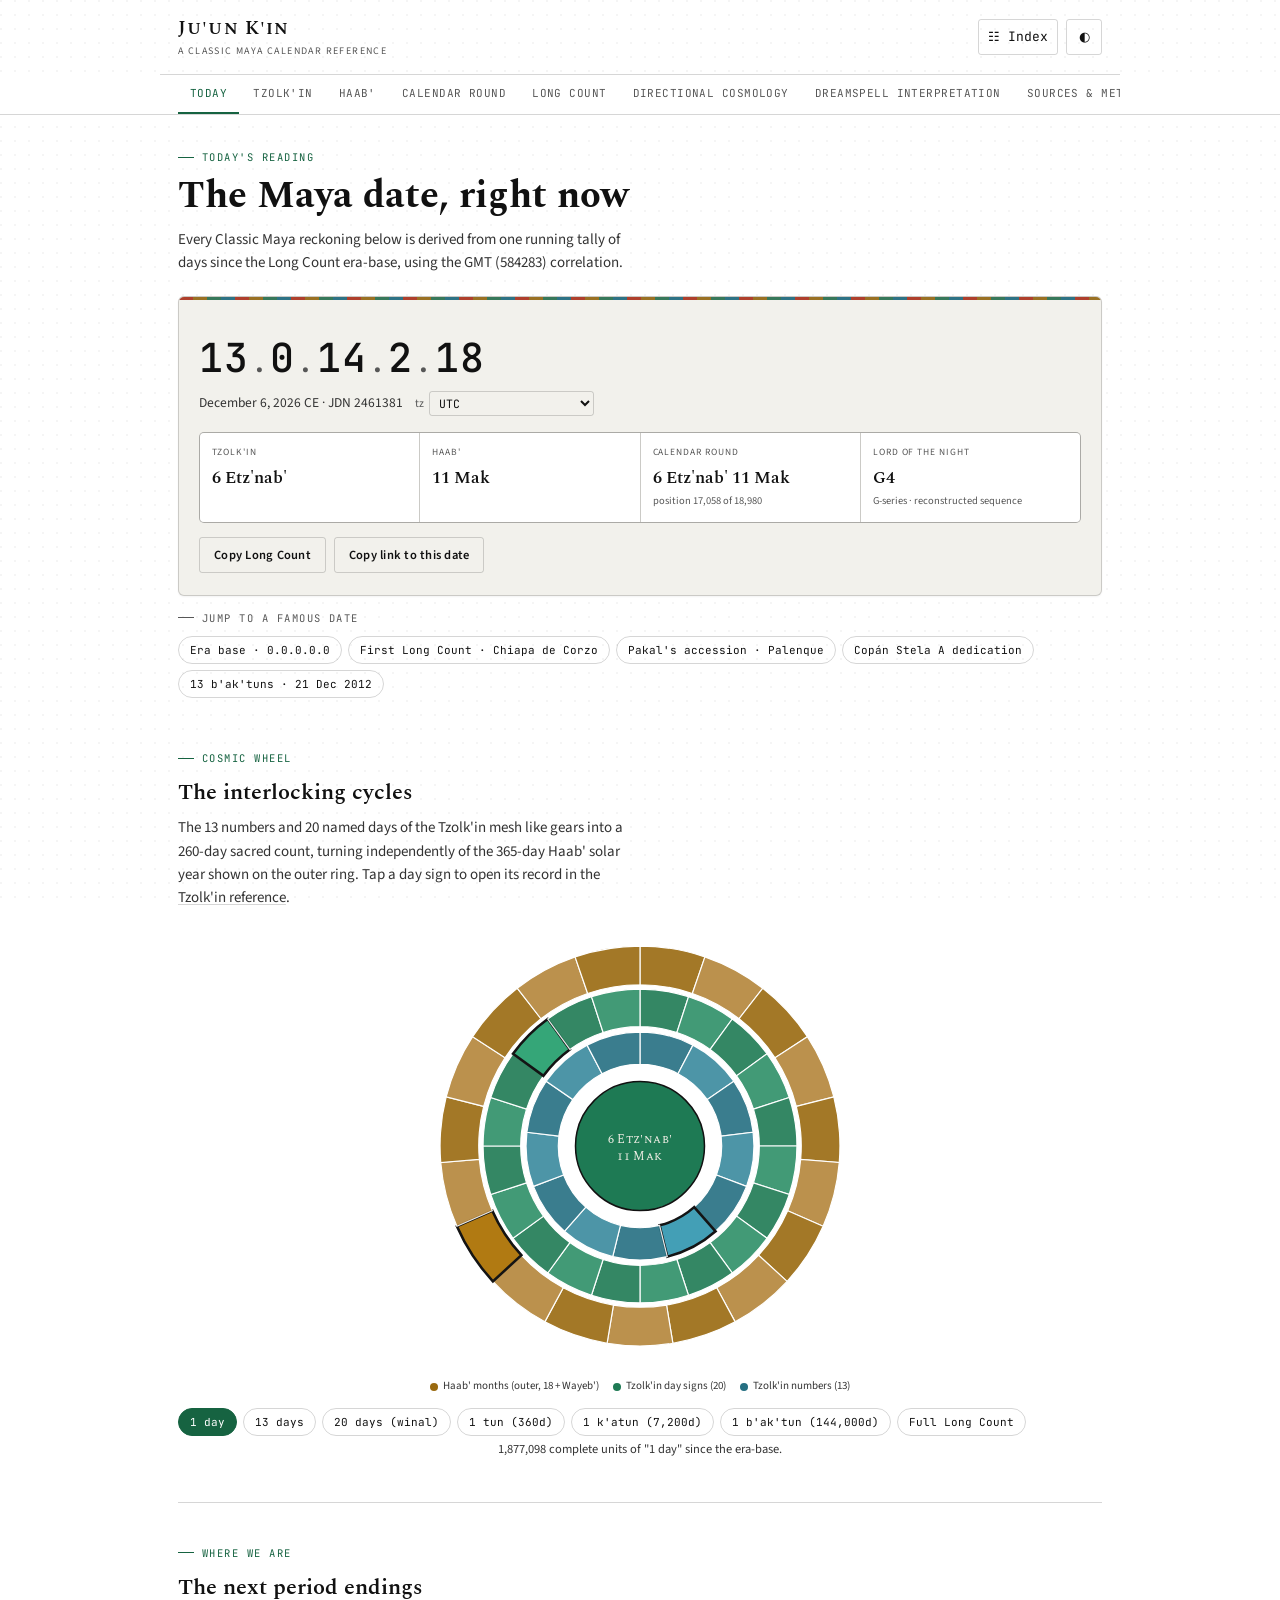
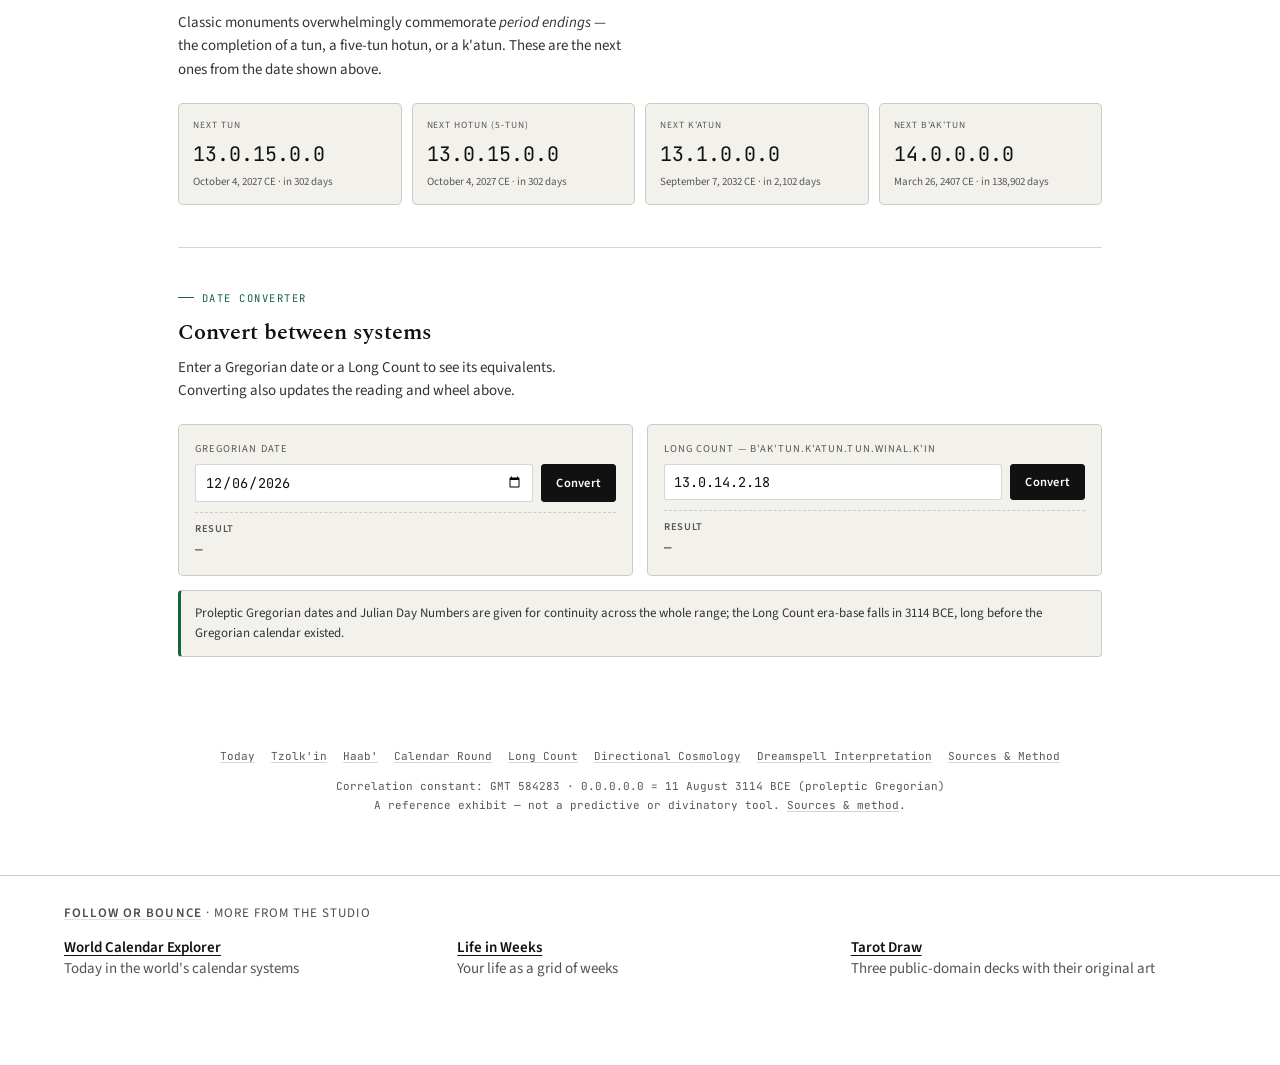
==== commit d5ce81be: "Add the Follow or Bounce network block (reach plan F2, missed on the first run) Co-Authored-By: Clau" ====
--- a/index.html
+++ b/index.html
@@ -13,7 +13,12 @@
 <meta property="og:description" content="Today's date across every Classic Maya cycle, an interactive wheel, and a bidirectional date converter.">
 <meta property="og:url" content="https://followorbounce.github.io/Maya-Calendar/">
 <meta property="og:site_name" content="Ju'un K'in">
-<meta name="twitter:card" content="summary">
+<meta property="og:image" content="https://followorbounce.github.io/Maya-Calendar/og/index.jpg">
+<meta property="og:image:width" content="1200">
+<meta property="og:image:height" content="630">
+<meta property="og:image:alt" content="the Classic Maya Calendar — Ju&#x27;un K&#x27;in · Maya Calendar">
+<meta name="twitter:card" content="summary_large_image">
+<meta name="twitter:image" content="https://followorbounce.github.io/Maya-Calendar/og/index.jpg">
 <link rel="manifest" href="manifest.webmanifest">
 <link rel="preconnect" href="https://fonts.googleapis.com">
 <link rel="preconnect" href="https://fonts.gstatic.com" crossorigin>
@@ -21,6 +26,7 @@
 <link rel="stylesheet" href="assets/styles.css">
 <script src="assets/calendar.js"></script>
 <script src="assets/site.js" defer></script>
+<script defer src="https://static.cloudflareinsights.com/beacon.min.js" data-cf-beacon='{"token": "bba4e16a7d9b4d9985eda0cda2624e60"}'></script>
 </head>
 <body data-page="index">
 
@@ -338,5 +344,8 @@
   setInterval(function () { if (viewingTotal == null) render(); }, 60000);
 })();
 </script>
+<!-- fob-network -->
+<aside class="fob-net" aria-label="More from Follow or Bounce"><style>.fob-net{border-top:1px solid;border-color:color-mix(in srgb,currentColor 22%,transparent);margin-top:48px;padding:28px max(16px,env(safe-area-inset-right,0px)) calc(28px + env(safe-area-inset-bottom,0px)) max(16px,env(safe-area-inset-left,0px));font-size:15px;line-height:1.45;clear:both}.fob-net>div{max-width:72rem;margin:0 auto}.fob-net p{margin:0 0 14px;font-size:13px;letter-spacing:.08em;text-transform:uppercase;opacity:.75}.fob-net p a{color:inherit;font-weight:600}.fob-net ul{list-style:none;margin:0;padding:0;display:grid;grid-template-columns:repeat(auto-fit,minmax(14rem,1fr));gap:10px 28px}.fob-net li a{display:block;min-height:44px;color:inherit;text-decoration:none}.fob-net li b{display:block;font-weight:600;text-decoration:underline;text-underline-offset:3px;text-decoration-thickness:1px}.fob-net li span{display:block;opacity:.72}.fob-net a:focus-visible{outline:2px solid currentColor;outline-offset:3px}</style><div><p><a href="https://followorbounce.github.io/">Follow or Bounce</a> · more from the studio</p><ul><li><a href="https://followorbounce.github.io/world-calendar-explorer/"><b>World Calendar Explorer</b><span>Today in the world&#x27;s calendar systems</span></a></li><li><a href="https://followorbounce.github.io/life-in-weeks"><b>Life in Weeks</b><span>Your life as a grid of weeks</span></a></li><li><a href="https://followorbounce.github.io/tarot/"><b>Tarot Draw</b><span>Three public-domain decks with their original art</span></a></li></ul></div></aside>
+<!-- /fob-network -->
 </body>
 </html>
